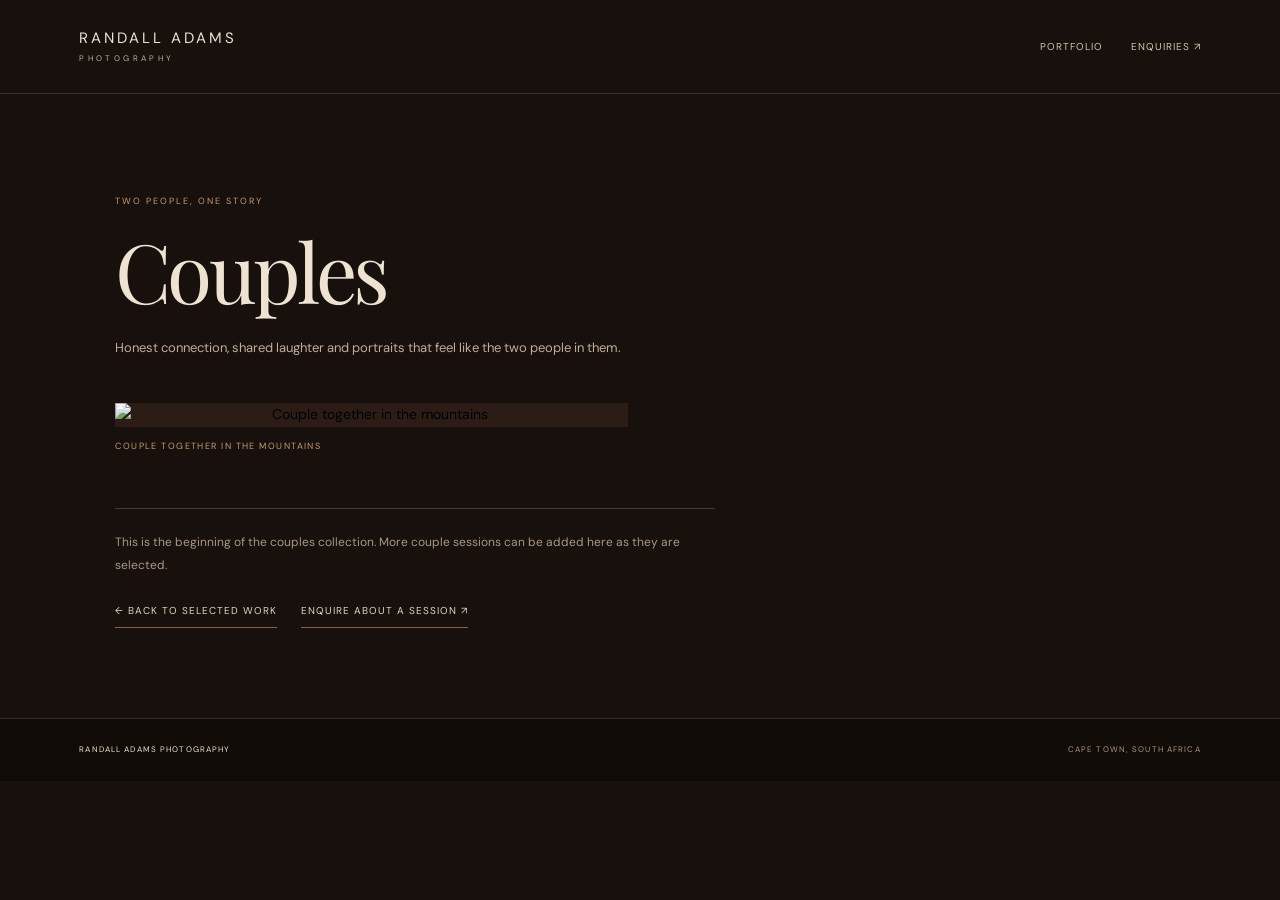
==== couples.html @ a2fe92cd "Add Couples gallery page" ====
<!doctype html>
<html lang="en">
<head>
  <meta charset="utf-8">
  <meta name="viewport" content="width=device-width, initial-scale=1">
  <meta name="theme-color" content="#17100d">
  <meta name="description" content="Couples by Randall Adams Photography in Cape Town, South Africa.">
  <title>Couples | Randall Adams Photography</title>
  <link rel="preconnect" href="https://fonts.googleapis.com">
  <link rel="preconnect" href="https://fonts.gstatic.com" crossorigin>
  <link href="https://fonts.googleapis.com/css2?family=DM+Sans:wght@400;500;600&family=Playfair+Display:ital,wght@0,400;0,500;1,400&display=swap" rel="stylesheet">
  <link rel="stylesheet" href="style.css">
  <link rel="stylesheet" href="gallery-pages.css">
</head>
<body>
  <header class="gallery-page-header">
    <a class="brand" href="index.html#top" aria-label="Randall Adams Photography home"><span>RANDALL ADAMS</span><small>PHOTOGRAPHY</small></a>
    <nav aria-label="Gallery navigation"><a href="index.html#work">Portfolio</a><a href="index.html#contact">Enquiries ↗</a></nav>
  </header>
  <main class="gallery-page-main">
    <p class="gallery-page-kicker">TWO PEOPLE, ONE STORY</p>
    <h1 class="gallery-page-title">Couples</h1>
    <p class="gallery-page-intro">Honest connection, shared laughter and portraits that feel like the two people in them.</p>
    <div class="gallery-page-grid">
      <figure class="gallery-page-item"><button class="photo-button" data-full="outdoor-couple.jpg" aria-label="View couple together in the mountains"><img src="outdoor-couple.jpg" alt="Couple together in the mountains" loading="lazy"></button><figcaption>Couple together in the mountains</figcaption></figure>
    </div>
    <p class="gallery-page-note">This is the beginning of the couples collection. More couple sessions can be added here as they are selected.</p>
    <div class="gallery-page-actions"><a href="index.html#work">← Back to selected work</a><a href="index.html#contact">Enquire about a session ↗</a></div>
  </main>
  <footer class="gallery-page-footer"><a href="index.html#top">RANDALL ADAMS PHOTOGRAPHY</a><span>CAPE TOWN, SOUTH AFRICA</span></footer>
  <div class="lightbox" aria-hidden="true"><button class="lightbox-close" aria-label="Close photograph">×</button><img src="" alt="Expanded portfolio photograph"></div>
  <script src="script.js"></script>
</body>
</html>
---- style.css ----
:root{--paper:#f6f4ef;--ink:#24231f;--muted:#77746d;--line:#d8d4ca;--accent:#82745f;--serif:'Playfair Display',Georgia,serif;--sans:'DM Sans',Arial,sans-serif}*{box-sizing:border-box}html{scroll-behavior:smooth}body{margin:0;background:var(--paper);color:var(--ink);font-family:var(--sans);font-size:14px;line-height:1.7}a{color:inherit;text-decoration:none}img{display:block;width:100%;height:100%;object-fit:cover}button{font:inherit}.header{height:94px;padding:0 6.2%;display:flex;align-items:center;justify-content:space-between;border-bottom:1px solid var(--line);background:var(--paper);position:relative;z-index:10}.brand{display:flex;flex-direction:column;line-height:1.1;letter-spacing:.15em}.brand span{font-size:13px;font-weight:600;letter-spacing:.18em}.brand small{font-size:8px;letter-spacing:.42em;margin-top:8px}.nav{display:flex;align-items:center;gap:34px}.nav a{font-size:11px;color:#55534e}.nav a:hover,.underlink:hover{color:var(--accent)}.nav .nav-contact{border:1px solid var(--ink);padding:10px 15px;color:var(--ink)}.nav-contact span{margin-left:16px}.menu-toggle{display:none}.hero{padding:56px 9% 72px;display:grid;grid-template-columns:.86fr 1.14fr;gap:8%;align-items:center;position:relative;min-height:600px}.hero-copy{padding:20px 0 45px}.eyebrow{font-size:9px;font-weight:600;letter-spacing:.22em;color:var(--accent);margin:0 0 22px;text-transform:uppercase}.hero h1,.section h2,.portrait-feature h2,.families h2,.about h2,.contact h2{font-family:var(--serif);font-weight:400;letter-spacing:-.045em;line-height:1.04;margin:0}.hero h1{font-size:clamp(48px,6.2vw,84px)}h1 em,h2 em,.statement-line em{font-weight:400}.hero-intro{max-width:340px;margin:26px 0 28px;color:#65615b;font-size:14px;line-height:1.9}.underlink{display:inline-flex;align-items:center;gap:28px;border-bottom:1px solid #a8a195;padding:0 0 8px;font-size:11px;font-weight:500}.underlink span{font-size:17px}.hero-photo{margin:0;position:relative}.hero-photo img{height:min(520px,57vw);min-height:380px;object-position:center 30%}.hero-photo figcaption{font-size:8px;letter-spacing:.16em;color:var(--muted);padding-top:13px}.hero-index{position:absolute;bottom:28px;left:9%;font-size:9px;letter-spacing:.18em;color:var(--muted)}.hero-index span{padding:0 8px;color:#b0aaa0}.statement{background:#eae7df;padding:72px 15%;display:grid;grid-template-columns:.7fr 1.3fr;column-gap:8%;align-items:start}.statement .eyebrow{grid-column:1/-1;margin-bottom:24px}.statement-line{font-family:var(--serif);font-size:clamp(28px,3.4vw,44px);line-height:1.2;margin:0}.statement-copy{margin:5px 0 0;max-width:460px;color:#68645d;line-height:1.95;font-size:13px}.section{padding:100px 9%}.section-head{display:flex;justify-content:space-between;align-items:end;gap:30px;margin-bottom:44px}.section h2,.families h2,.about h2{font-size:clamp(38px,4.5vw,58px)}.section-sub{max-width:270px;color:var(--muted);font-size:12px;margin:0 0 5px;line-height:1.8}.gallery{display:grid;grid-template-columns:1.1fr .9fr 1fr;gap:46px 24px;align-items:start}.gallery-item{margin:0;min-width:0}.photo-button{display:block;width:100%;border:0;padding:0;background:#e1ddd4;overflow:hidden;cursor:zoom-in}.photo-button img{transition:transform .6s;filter:saturate(.86)}.photo-button:hover img{transform:scale(1.025)}.item-tall .photo-button{height:460px}.item-offset{padding-top:100px}.item-offset .photo-button{height:340px}.item-third .photo-button{height:390px}.item-wide{grid-column:2/4;margin-top:-42px}.item-wide .photo-button{height:300px}.gallery figcaption{display:flex;flex-direction:column;gap:5px;padding-top:13px}.gallery figcaption span{font-size:8px;letter-spacing:.16em;color:var(--accent)}.gallery figcaption strong{font-family:var(--serif);font-size:19px;font-weight:400}.portrait-feature{display:grid;grid-template-columns:1fr 1fr;min-height:570px;background:#eae7df}.portrait-feature-image{min-height:570px}.portrait-feature-image img{object-position:center 28%;filter:grayscale(100%)}.portrait-feature-copy{padding:90px 13% 80px 12%;align-self:center}.portrait-feature h2{font-size:clamp(42px,5vw,65px);margin-bottom:25px}.portrait-feature-copy>p:not(.eyebrow){max-width:400px;color:#66625b;font-size:13px;line-height:1.95}.portrait-feature .underlink{margin-top:12px}.families{display:grid;grid-template-columns:1fr 1fr;column-gap:12%;row-gap:55px;align-items:start}.families-heading .eyebrow{margin-bottom:22px}.families-copy{padding-top:9px}.families-copy p{color:#68645d;line-height:2;margin:0 0 17px;font-size:13px}.family-rule{grid-column:1/-1;display:flex;justify-content:space-between;align-items:center;border-top:1px solid var(--line);padding-top:18px;color:var(--muted);font-size:8px;letter-spacing:.17em}.family-rule span:nth-child(odd){font-family:var(--serif);font-size:16px;letter-spacing:0;color:var(--accent)}.about{background:#eae7df;display:grid;grid-template-columns:.8fr 1.2fr;gap:10%;align-items:center;padding-top:80px;padding-bottom:80px}.about-number{font-family:var(--serif);font-size:clamp(90px,15vw,175px);line-height:1;color:#d2cec4;letter-spacing:-.1em}.about-number span{color:var(--accent)}.about-copy{max-width:540px}.about h2{margin-bottom:20px}.about-copy p:not(.eyebrow){font-size:13px;color:#68645d;line-height:1.95}.contact{text-align:center;padding:90px 20px 100px}.contact h2{font-size:clamp(40px,5.4vw,70px);margin-bottom:20px}.contact>p:not(.eyebrow){font-size:12px;color:var(--muted);letter-spacing:.05em}.contact-link{display:inline-flex;gap:40px;align-items:center;background:var(--ink);color:white;padding:15px 20px;margin-top:16px;font-size:10px;letter-spacing:.08em}.contact-link span{font-size:17px}.contact small{display:block;max-width:460px;margin:18px auto 0;color:#918c83;font-size:9px}footer{border-top:1px solid var(--line);padding:27px 6.2%;display:flex;align-items:center;justify-content:space-between;gap:20px;color:var(--muted);font-size:8px;letter-spacing:.14em}footer .brand{color:var(--ink)}footer>a:last-child{border-bottom:1px solid #bdb7ab;padding-bottom:5px}.lightbox{position:fixed;inset:0;z-index:30;background:rgba(20,19,17,.94);display:none;align-items:center;justify-content:center;padding:5vw}.lightbox.open{display:flex}.lightbox img{width:auto;height:auto;max-width:90vw;max-height:86vh;object-fit:contain}.lightbox-close{position:absolute;top:12px;right:24px;color:white;border:0;background:none;font-size:42px;cursor:pointer}
@media(max-width:850px){.header{padding:0 5%}.nav{gap:18px}.hero{padding-left:7%;padding-right:7%;gap:5%}.hero-index{left:7%}.statement{padding:60px 9%}.section{padding:80px 7%}.gallery{gap:36px 18px}.item-tall .photo-button{height:400px}.item-offset .photo-button{height:300px}.item-third .photo-button{height:340px}.portrait-feature-copy{padding:65px 9%}.portrait-feature-image,.portrait-feature{min-height:500px}.families{column-gap:7%}}
@media(max-width:620px){.header{height:76px}.menu-toggle{display:block;border:0;background:none;font-size:11px;color:var(--ink);cursor:pointer}.menu-toggle span{font-size:16px;margin-left:8px}.nav{display:none;position:absolute;top:75px;left:0;right:0;padding:22px 6%;background:var(--paper);border-bottom:1px solid var(--line);flex-direction:column;align-items:flex-start;gap:18px}.nav.open{display:flex}.nav .nav-contact{padding:8px 12px}.hero{padding:36px 6% 58px;grid-template-columns:1fr;gap:26px;min-height:auto}.hero-copy{padding:8px 0 0}.hero h1{font-size:60px}.hero-intro{margin:18px 0 20px;font-size:13px}.hero-photo img{height:390px;min-height:0}.hero-index{left:6%;bottom:22px}.statement{padding:48px 7%;grid-template-columns:1fr;gap:18px}.statement .eyebrow{margin-bottom:0}.statement-line{font-size:32px}.statement-copy{font-size:12px}.section{padding:65px 6%}.section-head{display:block;margin-bottom:28px}.section-sub{margin-top:14px}.section h2,.families h2,.about h2{font-size:43px}.gallery{grid-template-columns:1fr 1fr;gap:28px 13px}.item-tall .photo-button{height:310px}.item-offset{padding-top:50px}.item-offset .photo-button{height:245px}.item-third .photo-button{height:255px}.item-wide{grid-column:1/-1;margin-top:0}.item-wide .photo-button{height:230px}.gallery figcaption strong{font-size:16px}.gallery figcaption span{font-size:7px}.portrait-feature{grid-template-columns:1fr}.portrait-feature-image{min-height:0;height:350px}.portrait-feature-copy{padding:48px 7% 58px}.portrait-feature h2{font-size:52px}.families{grid-template-columns:1fr;row-gap:22px}.families-copy{padding-top:0}.family-rule{gap:10px;flex-wrap:wrap;justify-content:flex-start}.family-rule span:nth-child(even){margin-right:10px}.about{grid-template-columns:1fr;gap:8px;padding:55px 7%}.about-number{font-size:95px}.contact{padding:65px 7%}.contact h2{font-size:48px}.contact>p:not(.eyebrow){font-size:11px}footer{padding:22px 6%;flex-wrap:wrap}footer>span{width:100%;order:3}footer>a:last-child{margin-left:auto}}

/* CINEMATIC ESPRESSO EDITION */
:root{--paper:#17100d;--ink:#eee2d1;--muted:#a99783;--line:#4b382c;--accent:#b58a62;--serif:'Playfair Display',Georgia,serif;--sans:'DM Sans',Arial,sans-serif}
body{background:#17100d;color:#eee2d1}
.header{background:#17100d;border-bottom:1px solid rgba(202,164,124,.23)}
.brand span{font-size:15px;font-weight:400;letter-spacing:.2em}.brand small{color:#c5ad94}
.nav a{color:#d6c4b0;letter-spacing:.12em;text-transform:uppercase;font-size:10px}.nav a:hover,.underlink:hover{color:#d9ad7d}.nav .nav-contact{border-color:#8b6a4f;color:#eee2d1}
.hero{padding-top:60px;padding-bottom:70px;min-height:660px;background:radial-gradient(ellipse at 75% 45%,#4b2e1f 0%,#241711 43%,#17100d 76%);grid-template-columns:.83fr 1.17fr;gap:5%}
.hero h1{font-size:clamp(52px,6.2vw,88px);color:#f0e1cf}.hero h1 em,.statement-line em,.contact h2 em,.families h2 em,.portrait-feature h2 em{color:#c59a70}
.hero-intro{color:#c6b4a0}.hero-photo img{height:min(560px,57vw);min-height:400px;filter:saturate(.82) sepia(.12);box-shadow:0 22px 60px #08050480}.hero-photo figcaption{color:#aa9077}.hero-index{color:#ad9278}
.eyebrow{color:#c69a70}.underlink{border-color:#7f614a;color:#e6d4bf}
.statement,.portrait-feature,.about{background:#241812;color:#eee2d1}.statement{border-top:1px solid #4b3527;border-bottom:1px solid #4b3527}.statement-copy,.portrait-feature-copy>p:not(.eyebrow),.families-copy p,.about-copy p:not(.eyebrow){color:#c0ad99}
.section{background:#17100d}.section-sub{color:#a99783}.gallery .photo-button{background:#2b1d15}.photo-button img{filter:saturate(.78) sepia(.13) brightness(.9)}.gallery figcaption span{color:#c69a70}.gallery figcaption strong{color:#eee2d1}
.portrait-feature{background:linear-gradient(115deg,#261912,#1a110d)}.portrait-feature-image img{filter:sepia(.16) saturate(.78) brightness(.83)}
.families{background:#1b120e}.family-rule{border-color:#4b382c;color:#a99783}.family-rule span:nth-child(odd){color:#c69a70}
.about-number{color:#3e2a1e}.about-number span{color:#c69a70}
.contact{background:radial-gradient(ellipse at 50% 0%,#3a2418 0%,#17100d 70%);border-top:1px solid #4b382c}.contact>p:not(.eyebrow){color:#bda68e}.contact-link{background:#c39a72;color:#1a100b}.contact small{color:#9b846e}
footer{background:#110b08;border-color:#3c2a1e;color:#a99783}footer .brand{color:#eee2d1}footer>a:last-child{border-color:#6e5039}
.lightbox{background:rgba(13,8,6,.97)}
@media(max-width:620px){.nav{background:#1b120e;border-color:#4b382c}.hero{background:radial-gradient(ellipse at 70% 40%,#4b2e1f 0%,#241711 48%,#17100d 100%);padding-top:35px}.hero-photo img{height:390px;filter:saturate(.82) sepia(.12)}.statement,.portrait-feature,.about{background:#241812}}



/* FINAL HERO LAYOUT */
.hero {
  display: flex;
  flex-direction: column;
  padding: 0;
  gap: 0;
  min-height: 0;
}

.hero-photo {
  order: 1;
  width: 100%;
  margin: 0;
  padding: 0;
}

.hero-photo img {
  display: block;
  width: 100%;
  height: auto;
  min-height: 0;
  object-fit: contain;
  object-position: center;
  box-shadow: none;
}

.hero-photo figcaption {
  padding: 10px 2%;
}

.hero-copy {
  order: 2;
  width: 100%;
  padding: 55px 8% 65px;
}

@media (max-width: 620px) {
  .hero-photo img {
    height: auto;
min-height: 0;
  }

  .hero-copy {
    padding: 38px 7% 45px;
  }
}




  .editorial-gallery figure {
    width: 100%;
    margin: 0;
    min-width: 0;
  }

  .editorial-gallery img {
    display: block;
    width: 100%;
    height: auto;
    object-fit: contain;
  }
}

/* Preserve full photographs in the portfolio */
.gallery.editorial-gallery .gallery-item img {
  width: 100%;
  height: auto;
  max-height: none;
  aspect-ratio: auto;
  object-fit: contain;
}

.gallery.editorial-gallery .photo-button {
  height: auto;
  aspect-ratio: auto;
  overflow: visible;
}
---- gallery-pages.css ----
/* Editorial category galleries */
.gallery-page-main{padding:clamp(48px,8vw,100px) 9% 90px;background:#17100d;color:#eee2d1}
.gallery-page-kicker{font-size:9px;letter-spacing:.22em;text-transform:uppercase;color:#c69a70;margin:0 0 18px}
.gallery-page-title{font-family:'Playfair Display',Georgia,serif;font-size:clamp(44px,7vw,82px);font-weight:400;letter-spacing:-.045em;line-height:1.05;margin:0}
.gallery-page-intro{max-width:520px;color:#c0ad99;font-size:13px;line-height:1.95;margin:22px 0 42px}
.gallery-page-grid{display:grid;grid-template-columns:repeat(2,minmax(0,1fr));gap:34px 24px;align-items:start}
.gallery-page-item{margin:0;min-width:0}
.gallery-page-item .photo-button{display:block;width:100%;height:auto;aspect-ratio:auto;border:0;padding:0;background:#2b1d15;overflow:hidden;cursor:zoom-in}
.gallery-page-item .photo-button img{display:block;width:100%;height:auto;max-height:none;object-fit:contain;filter:saturate(.82) sepia(.1)}
.gallery-page-item figcaption{padding-top:12px;color:#c69a70;font-size:9px;letter-spacing:.16em;text-transform:uppercase}
.gallery-page-note{margin-top:54px;border-top:1px solid #4b382c;padding-top:22px;color:#a99783;font-size:12px;line-height:1.9;max-width:600px}
.gallery-page-actions{display:flex;gap:24px;flex-wrap:wrap;margin-top:26px}
.gallery-page-actions a{font-size:10px;letter-spacing:.1em;text-transform:uppercase;border-bottom:1px solid #7f614a;padding-bottom:8px;color:#e6d4bf}
.gallery-page-header{padding:0 6.2%;height:94px;display:flex;align-items:center;justify-content:space-between;border-bottom:1px solid rgba(202,164,124,.23);background:#17100d;color:#eee2d1}
.gallery-page-header .brand{display:flex;flex-direction:column;line-height:1.1;letter-spacing:.15em}
.gallery-page-header .brand span{font-size:15px;font-weight:400;letter-spacing:.2em}
.gallery-page-header .brand small{font-size:8px;letter-spacing:.42em;margin-top:8px;color:#c5ad94}
.gallery-page-header nav{display:flex;gap:28px}
.gallery-page-header nav a{font-size:10px;letter-spacing:.1em;text-transform:uppercase;color:#d6c4b0}
.gallery-page-footer{padding:24px 6.2%;display:flex;justify-content:space-between;gap:20px;border-top:1px solid #3c2a1e;color:#a99783;font-size:8px;letter-spacing:.14em}
.gallery-page-footer a{color:#eee2d1}
@media(max-width:620px){.gallery-page-header{height:76px;padding:0 6%}.gallery-page-header nav{gap:14px}.gallery-page-header nav a{font-size:9px}.gallery-page-main{padding:48px 6% 65px}.gallery-page-intro{margin-bottom:30px}.gallery-page-grid{grid-template-columns:1fr;gap:28px}.gallery-page-footer{padding:22px 6%;flex-wrap:wrap}}
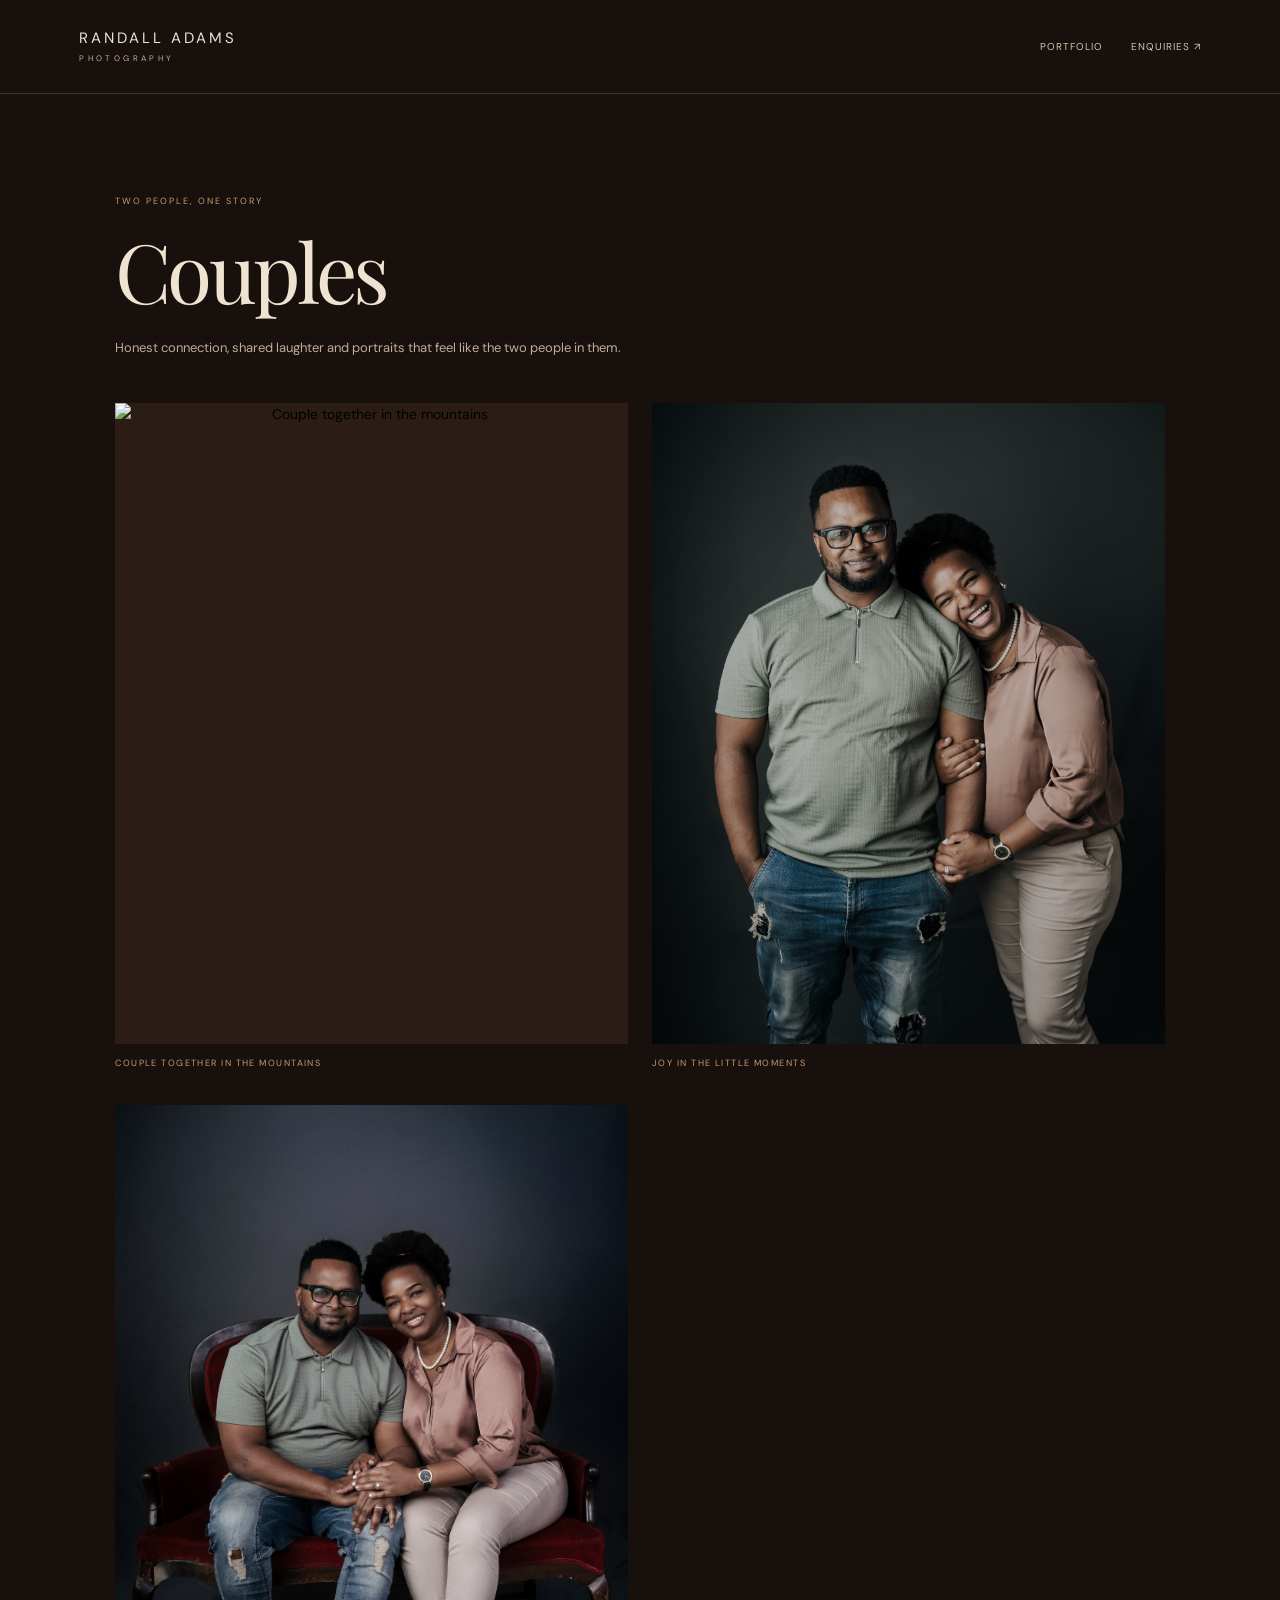
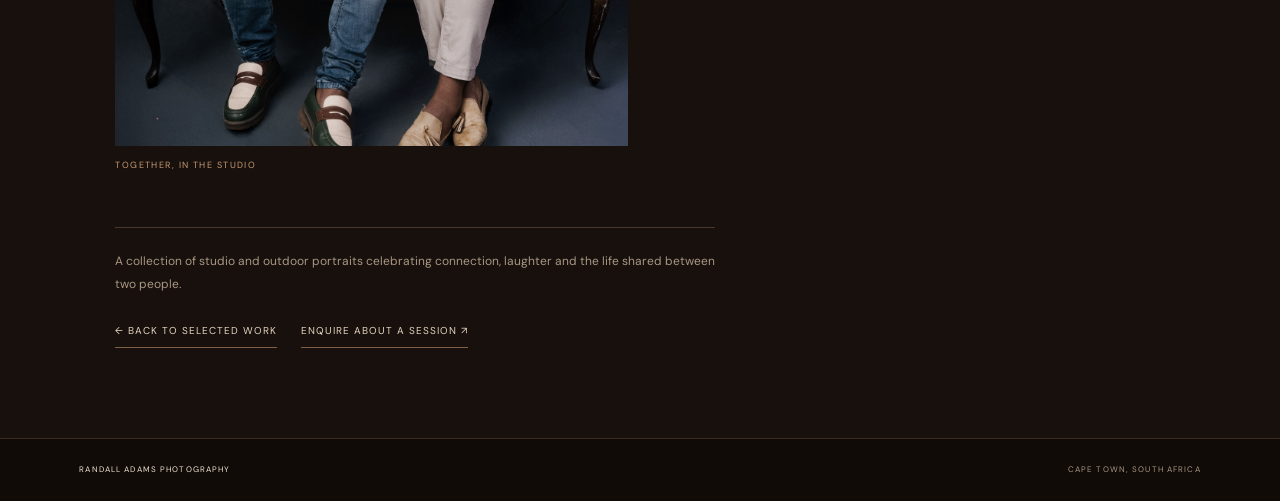
==== commit f686386b: "Add studio portraits to Couples gallery" ====
--- a/couples.html
+++ b/couples.html
@@ -23,8 +23,10 @@
     <p class="gallery-page-intro">Honest connection, shared laughter and portraits that feel like the two people in them.</p>
     <div class="gallery-page-grid">
       <figure class="gallery-page-item"><button class="photo-button" data-full="outdoor-couple.jpg" aria-label="View couple together in the mountains"><img src="outdoor-couple.jpg" alt="Couple together in the mountains" loading="lazy"></button><figcaption>Couple together in the mountains</figcaption></figure>
+      <figure class="gallery-page-item"><button class="photo-button" data-full="couple-studio-laughing.jpg" aria-label="View laughing couple studio portrait"><img src="couple-studio-laughing.jpg" alt="Couple sharing a joyful moment in the studio" loading="lazy"></button><figcaption>Joy in the little moments</figcaption></figure>
+      <figure class="gallery-page-item"><button class="photo-button" data-full="couple-vintage-couch.jpg" aria-label="View couple seated on vintage couch"><img src="couple-vintage-couch.jpg" alt="Couple seated together on a vintage red couch in the studio" loading="lazy"></button><figcaption>Together, in the studio</figcaption></figure>
     </div>
-    <p class="gallery-page-note">This is the beginning of the couples collection. More couple sessions can be added here as they are selected.</p>
+    <p class="gallery-page-note">A collection of studio and outdoor portraits celebrating connection, laughter and the life shared between two people.</p>
     <div class="gallery-page-actions"><a href="index.html#work">← Back to selected work</a><a href="index.html#contact">Enquire about a session ↗</a></div>
   </main>
   <footer class="gallery-page-footer"><a href="index.html#top">RANDALL ADAMS PHOTOGRAPHY</a><span>CAPE TOWN, SOUTH AFRICA</span></footer>
--- a/style.css
+++ b/style.css
@@ -45,7 +45,7 @@
   width: 100%;
   height: auto;
   min-height: 0;
-  object-fit: contain;
+  
   object-position: center;
   box-shadow: none;
 }
@@ -102,3 +102,317 @@
   aspect-ratio: auto;
   overflow: visible;
 }
+
+
+/* Footer alignment and small-screen safety */
+footer {
+  width: 100%;
+  min-width: 0;
+  padding-left: clamp(22px, 6.2%, 90px);
+  padding-right: clamp(22px, 6.2%, 90px);
+}
+footer .brand {
+  flex: 0 0 auto;
+  min-width: max-content;
+}
+footer > span {
+  text-align: center;
+}
+@media (max-width: 620px) {
+  footer {
+    align-items: flex-start;
+    row-gap: 16px;
+  }
+  footer .brand,
+  footer > a:last-child {
+    max-width: 100%;
+  }
+  footer > span {
+    text-align: left;
+  }
+}
+
+
+/* HERO: editorial text overlay on the photograph */
+.hero {
+  position: relative;
+  display: block;
+  width: 100%;
+  min-height: clamp(520px, 70vw, 780px);
+  padding: 0;
+  overflow: hidden;
+  background: #17100d;
+}
+.hero-photo {
+  position: absolute;
+  inset: 0;
+  width: 100%;
+  height: 100%;
+  margin: 0;
+  padding: 0;
+  z-index: 0;
+}
+.hero-photo::after {
+  content: "";
+  position: absolute;
+  inset: 0;
+  background: linear-gradient(90deg, rgba(15,9,6,.68) 0%, rgba(15,9,6,.30) 42%, rgba(15,9,6,.04) 78%), linear-gradient(0deg, rgba(15,9,6,.42) 0%, transparent 48%);
+  pointer-events: none;
+}
+.hero-photo img {
+  width: 100%;
+  height: 100%;
+  min-height: 0;
+  object-fit: cover;
+  object-position: center 40%;
+  filter: saturate(.88) sepia(.08);
+}
+.hero-photo figcaption { display: none; }
+.hero-copy {
+  position: absolute;
+  z-index: 2;
+  left: clamp(28px, 7.5%, 120px);
+  bottom: clamp(54px, 9%, 100px);
+  width: min(720px, 78%);
+  padding: 0;
+  margin: 0;
+}
+.hero-copy .eyebrow {
+  color: #f0dfcc;
+  margin-bottom: 28px;
+  letter-spacing: .2em;
+}
+.hero h1 {
+  max-width: 760px;
+  font-size: clamp(48px, 6.4vw, 92px);
+  line-height: 1.03;
+  color: #fff7ed;
+  text-shadow: 0 2px 24px rgba(0,0,0,.16);
+}
+.hero h1 em { color: #d8b18a; }
+.hero-intro {
+  max-width: 440px;
+  color: #f1e5d7;
+  margin: 22px 0 22px;
+  font-size: 13px;
+  line-height: 1.8;
+}
+.hero .underlink { color: #fff2e2; border-color: rgba(255,242,226,.7); }
+.hero-index { display: none; }
+@media (max-width: 620px) {
+  .hero { min-height: 650px; min-height: min(760px, calc(100svh - 76px)); }
+  .hero-photo img { height: 100%; min-height: 0; object-fit: cover; object-position: center 38%; }
+  .hero-photo::after { background: linear-gradient(0deg, rgba(15,9,6,.78) 0%, rgba(15,9,6,.28) 48%, rgba(15,9,6,.08) 100%); }
+  .hero-copy {
+    left: 7%;
+    bottom: 42px;
+    width: 86%;
+    padding: 0;
+  }
+  .hero-copy .eyebrow { font-size: 8px; margin-bottom: 20px; }
+  .hero h1 { font-size: clamp(42px, 11vw, 60px); }
+  .hero-intro { font-size: 12px; margin: 16px 0 18px; max-width: 340px; }
+}
+
+
+/* One-line hero headline only */
+.hero-copy { width: 90%; }
+.hero h1 { white-space: nowrap; font-size: clamp(30px, 5.1vw, 76px); }
+@media (max-width: 620px) {
+  .hero-copy { width: 92%; }
+  .hero h1 { white-space: nowrap; font-size: clamp(22px, 6.8vw, 42px); letter-spacing: -.055em; }
+}
+
+
+/* Center the single-line hero headline */
+.hero-copy {
+  left: 50%;
+  transform: translateX(-50%);
+  width: 94%;
+  text-align: center;
+}
+.hero h1 {
+  width: 100%;
+  max-width: none;
+  text-align: center;
+}
+@media (max-width: 620px) {
+  .hero-copy { left: 50%; width: 96%; }
+  .hero h1 { font-size: clamp(20px, 6.2vw, 38px); }
+}
+
+
+/* Homepage portfolio categories */
+.category-section-head { margin-bottom: 38px; }
+.category-grid {
+  display: grid;
+  grid-template-columns: repeat(3, minmax(0, 1fr));
+  gap: 46px 26px;
+  align-items: start;
+}
+.category-card { display: block; min-width: 0; }
+.category-card-image {
+  overflow: hidden;
+  background: #2b1d15;
+  aspect-ratio: 4 / 4.8;
+}
+.category-card-image img {
+  display: block;
+  width: 100%;
+  height: 100%;
+  object-fit: cover;
+  filter: saturate(.82) sepia(.08);
+  transition: transform .7s ease, filter .7s ease;
+}
+.category-card:hover .category-card-image img {
+  transform: scale(1.035);
+  filter: saturate(.96) sepia(.03);
+}
+.category-card-caption {
+  display: flex;
+  align-items: baseline;
+  justify-content: space-between;
+  gap: 12px;
+  padding-top: 15px;
+  border-bottom: 1px solid #4b382c;
+  padding-bottom: 12px;
+}
+.category-card-caption h3 {
+  margin: 0;
+  font-family: var(--serif);
+  font-size: clamp(20px, 2.1vw, 29px);
+  line-height: 1.2;
+  font-weight: 400;
+  letter-spacing: -.035em;
+  color: #eee2d1;
+}
+.category-card-caption span {
+  flex: 0 0 auto;
+  font-size: 8px;
+  letter-spacing: .14em;
+  text-transform: uppercase;
+  color: #c69a70;
+}
+@media (max-width: 850px) {
+  .category-grid { gap: 34px 18px; }
+  .category-card-caption { align-items: flex-start; flex-direction: column; gap: 7px; }
+}
+@media (max-width: 620px) {
+  .category-grid { grid-template-columns: repeat(2, minmax(0, 1fr)); gap: 28px 14px; }
+  .category-card-image { aspect-ratio: 3 / 4; }
+  .category-card-caption h3 { font-size: 20px; }
+  .category-card-caption span { font-size: 7px; }
+}
+
+
+/* Editorial About section */
+.about-editorial {
+  display: grid;
+  grid-template-columns: minmax(0, .82fr) minmax(300px, 1fr) minmax(0, .82fr);
+  align-items: center;
+  gap: clamp(28px, 4.2vw, 66px);
+  padding-top: clamp(70px, 9vw, 130px);
+  padding-bottom: clamp(70px, 9vw, 130px);
+}
+.about-editorial .about-image {
+  margin: 0;
+  min-width: 0;
+  overflow: hidden;
+  background: #e7e2d9;
+}
+.about-editorial .about-image-left { aspect-ratio: 3 / 4.5; }
+.about-editorial .about-image-right { aspect-ratio: 3 / 4; }
+.about-editorial .about-image img {
+  width: 100%;
+  height: 100%;
+  object-fit: cover;
+}
+.about-editorial .about-copy {
+  width: 100%;
+  max-width: 480px;
+  margin: 0 auto;
+  text-align: center;
+}
+.about-editorial .about-copy h2 {
+  margin: 12px 0 30px;
+  font-size: clamp(32px, 3.5vw, 51px);
+  line-height: 1.12;
+  font-weight: 400;
+  letter-spacing: -.045em;
+}
+.about-editorial .about-copy h2 em { font-weight: 400; }
+.about-editorial .about-copy p:not(.eyebrow) {
+  color: var(--muted);
+  font-size: 14px;
+  line-height: 2;
+  margin: 0 0 15px;
+}
+.about-editorial .underlink {
+  display: inline-block;
+  margin-top: 12px;
+}
+@media (max-width: 850px) {
+  .about-editorial {
+    grid-template-columns: minmax(0, .75fr) minmax(0, 1fr);
+    gap: 28px;
+  }
+  .about-editorial .about-image-right { display: none; }
+}
+@media (max-width: 620px) {
+  .about-editorial {
+    grid-template-columns: 1fr 1.15fr;
+    gap: 18px;
+    padding-top: 60px;
+    padding-bottom: 60px;
+  }
+  .about-editorial .about-image-left { aspect-ratio: 3 / 4.5; }
+  .about-editorial .about-copy h2 { font-size: 27px; margin-bottom: 18px; }
+  .about-editorial .about-copy p:not(.eyebrow) { font-size: 12px; line-height: 1.75; }
+  .about-editorial .about-copy .eyebrow { font-size: 8px; letter-spacing: .14em; }
+  .about-editorial .underlink { font-size: 11px; }
+}
+
+
+/* Mobile About section: stack portrait and copy to prevent cramped side-by-side text */
+@media (max-width: 620px) {
+  .about-editorial {
+    grid-template-columns: minmax(0, 1fr);
+    gap: 28px;
+    padding: 48px 7%;
+  }
+  .about-editorial .about-image-left {
+    width: min(100%, 260px);
+    aspect-ratio: 3 / 4;
+    margin: 0 auto;
+  }
+  .about-editorial .about-image-right {
+    display: none;
+  }
+  .about-editorial .about-copy {
+    max-width: 100%;
+    text-align: left;
+  }
+  .about-editorial .about-copy h2 {
+    font-size: clamp(32px, 8.5vw, 40px);
+    line-height: 1.12;
+    margin: 10px 0 20px;
+  }
+  .about-editorial .about-copy p:not(.eyebrow) {
+    font-size: 14px;
+    line-height: 1.8;
+  }
+  .about-editorial .about-copy .eyebrow {
+    font-size: 8px;
+    letter-spacing: .16em;
+  }
+}
+
+
+/* Mobile hero: keep the whole family in frame */
+@media (max-width: 620px) {
+  .hero-photo img {
+    object-fit: contain;
+    object-position: center center;
+    background: #17100d;
+  }
+}
--- a/gallery-pages.css
+++ b/gallery-pages.css
@@ -5,8 +5,9 @@
 .gallery-page-intro{max-width:520px;color:#c0ad99;font-size:13px;line-height:1.95;margin:22px 0 42px}
 .gallery-page-grid{display:grid;grid-template-columns:repeat(2,minmax(0,1fr));gap:34px 24px;align-items:start}
 .gallery-page-item{margin:0;min-width:0}
-.gallery-page-item .photo-button{display:block;width:100%;height:auto;aspect-ratio:auto;border:0;padding:0;background:#2b1d15;overflow:hidden;cursor:zoom-in}
-.gallery-page-item .photo-button img{display:block;width:100%;height:auto;max-height:none;object-fit:contain;filter:saturate(.82) sepia(.1)}
+.gallery-page-item .photo-button{display:block;width:100%;aspect-ratio:4 / 5;height:auto;border:0;padding:0;background:#2b1d15;overflow:hidden;cursor:zoom-in}
+.gallery-page-item .photo-button img{display:block;width:100%;height:100%;object-fit:cover;object-position:center;filter:saturate(.82) sepia(.1);transition:transform .6s}
+.gallery-page-item .photo-button:hover img{transform:scale(1.025)}
 .gallery-page-item figcaption{padding-top:12px;color:#c69a70;font-size:9px;letter-spacing:.16em;text-transform:uppercase}
 .gallery-page-note{margin-top:54px;border-top:1px solid #4b382c;padding-top:22px;color:#a99783;font-size:12px;line-height:1.9;max-width:600px}
 .gallery-page-actions{display:flex;gap:24px;flex-wrap:wrap;margin-top:26px}
@@ -19,4 +20,15 @@
 .gallery-page-header nav a{font-size:10px;letter-spacing:.1em;text-transform:uppercase;color:#d6c4b0}
 .gallery-page-footer{padding:24px 6.2%;display:flex;justify-content:space-between;gap:20px;border-top:1px solid #3c2a1e;color:#a99783;font-size:8px;letter-spacing:.14em}
 .gallery-page-footer a{color:#eee2d1}
-@media(max-width:620px){.gallery-page-header{height:76px;padding:0 6%}.gallery-page-header nav{gap:14px}.gallery-page-header nav a{font-size:9px}.gallery-page-main{padding:48px 6% 65px}.gallery-page-intro{margin-bottom:30px}.gallery-page-grid{grid-template-columns:1fr;gap:28px}.gallery-page-footer{padding:22px 6%;flex-wrap:wrap}}
+@media(max-width:620px){.gallery-page-header{height:76px;padding:0 6%}.gallery-page-header nav{gap:14px}.gallery-page-header nav a{font-size:9px}.gallery-page-main{padding:48px 6% 65px}.gallery-page-intro{margin-bottom:30px}.gallery-page-grid{grid-template-columns:repeat(2,minmax(0,1fr));gap:22px 12px}.gallery-page-item .photo-button{aspect-ratio:3 / 4}.gallery-page-footer{padding:22px 6%;flex-wrap:wrap}}
+
+
+/* Refined mobile captions: quieter spacing and more natural wrapping */
+@media (max-width: 620px) {
+  .gallery-page-item figcaption {
+    font-size: 8px;
+    letter-spacing: .10em;
+    line-height: 1.6;
+    padding-top: 10px;
+  }
+}
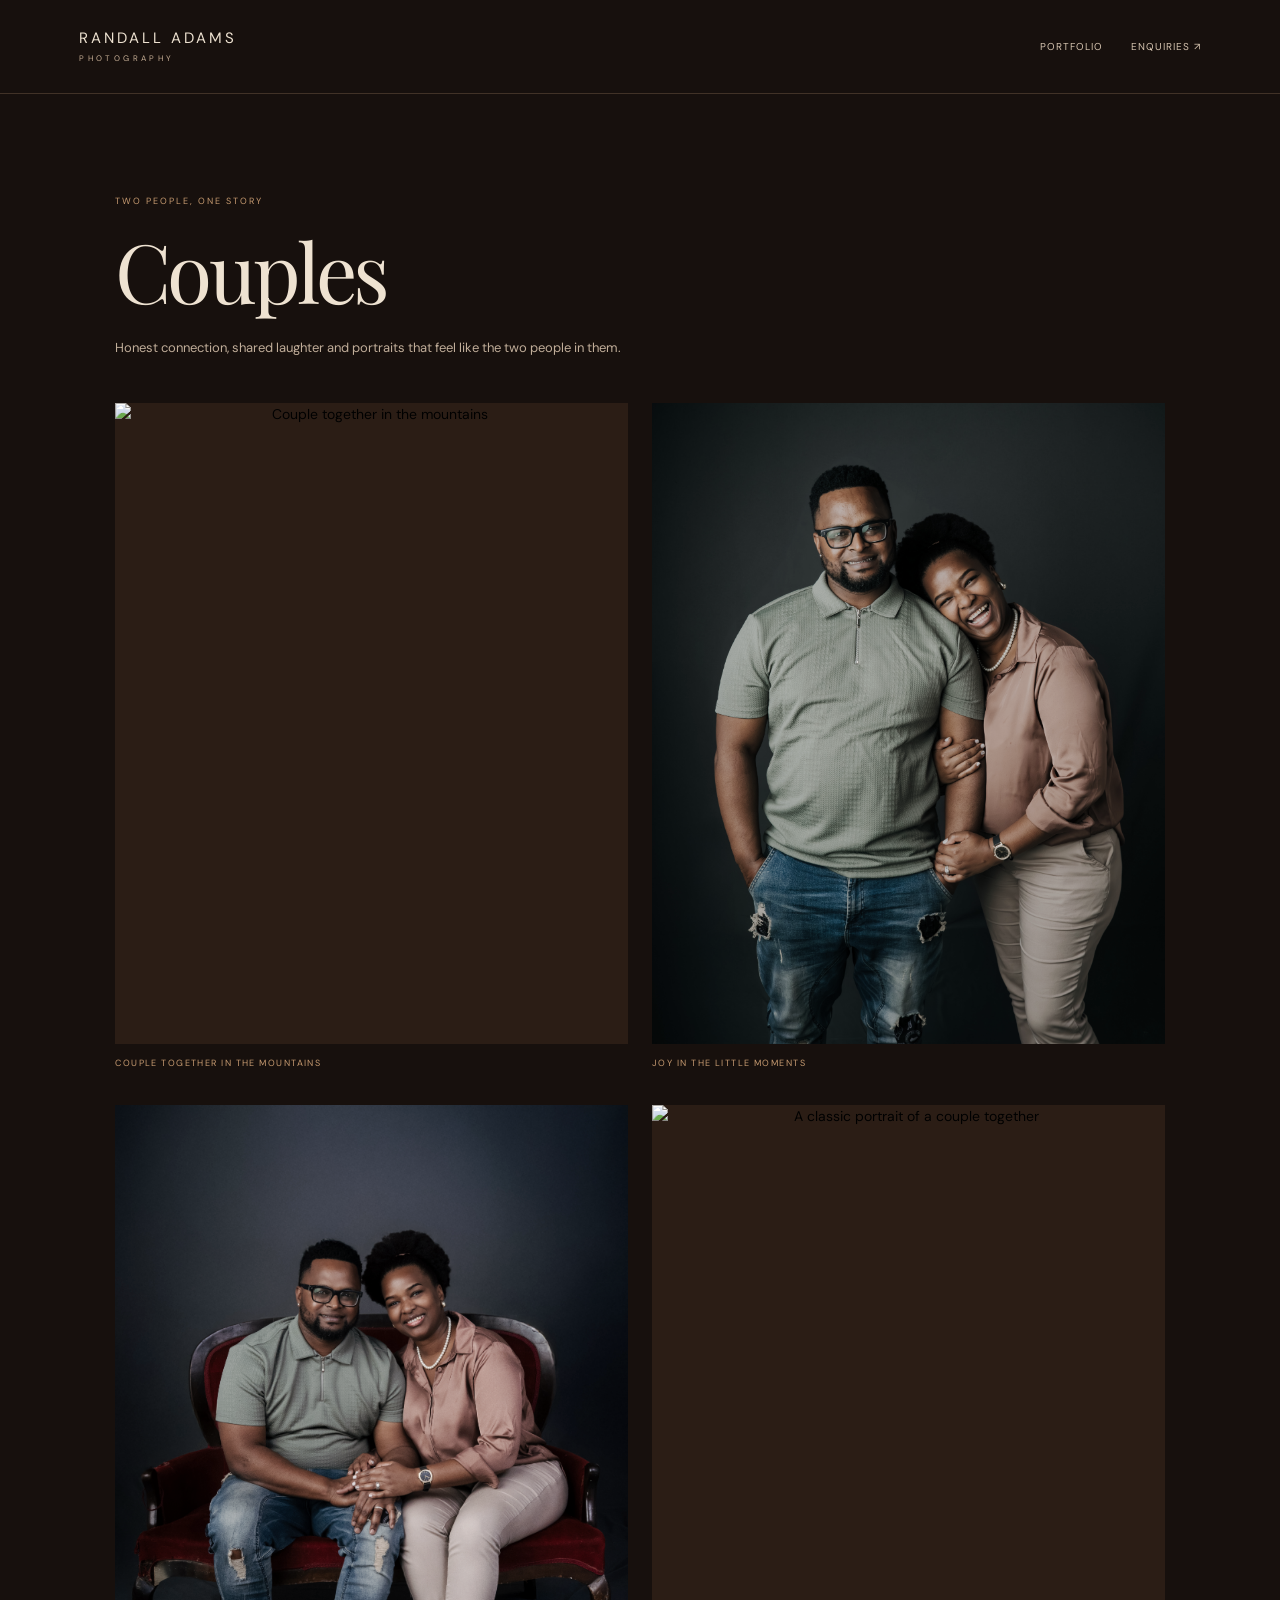
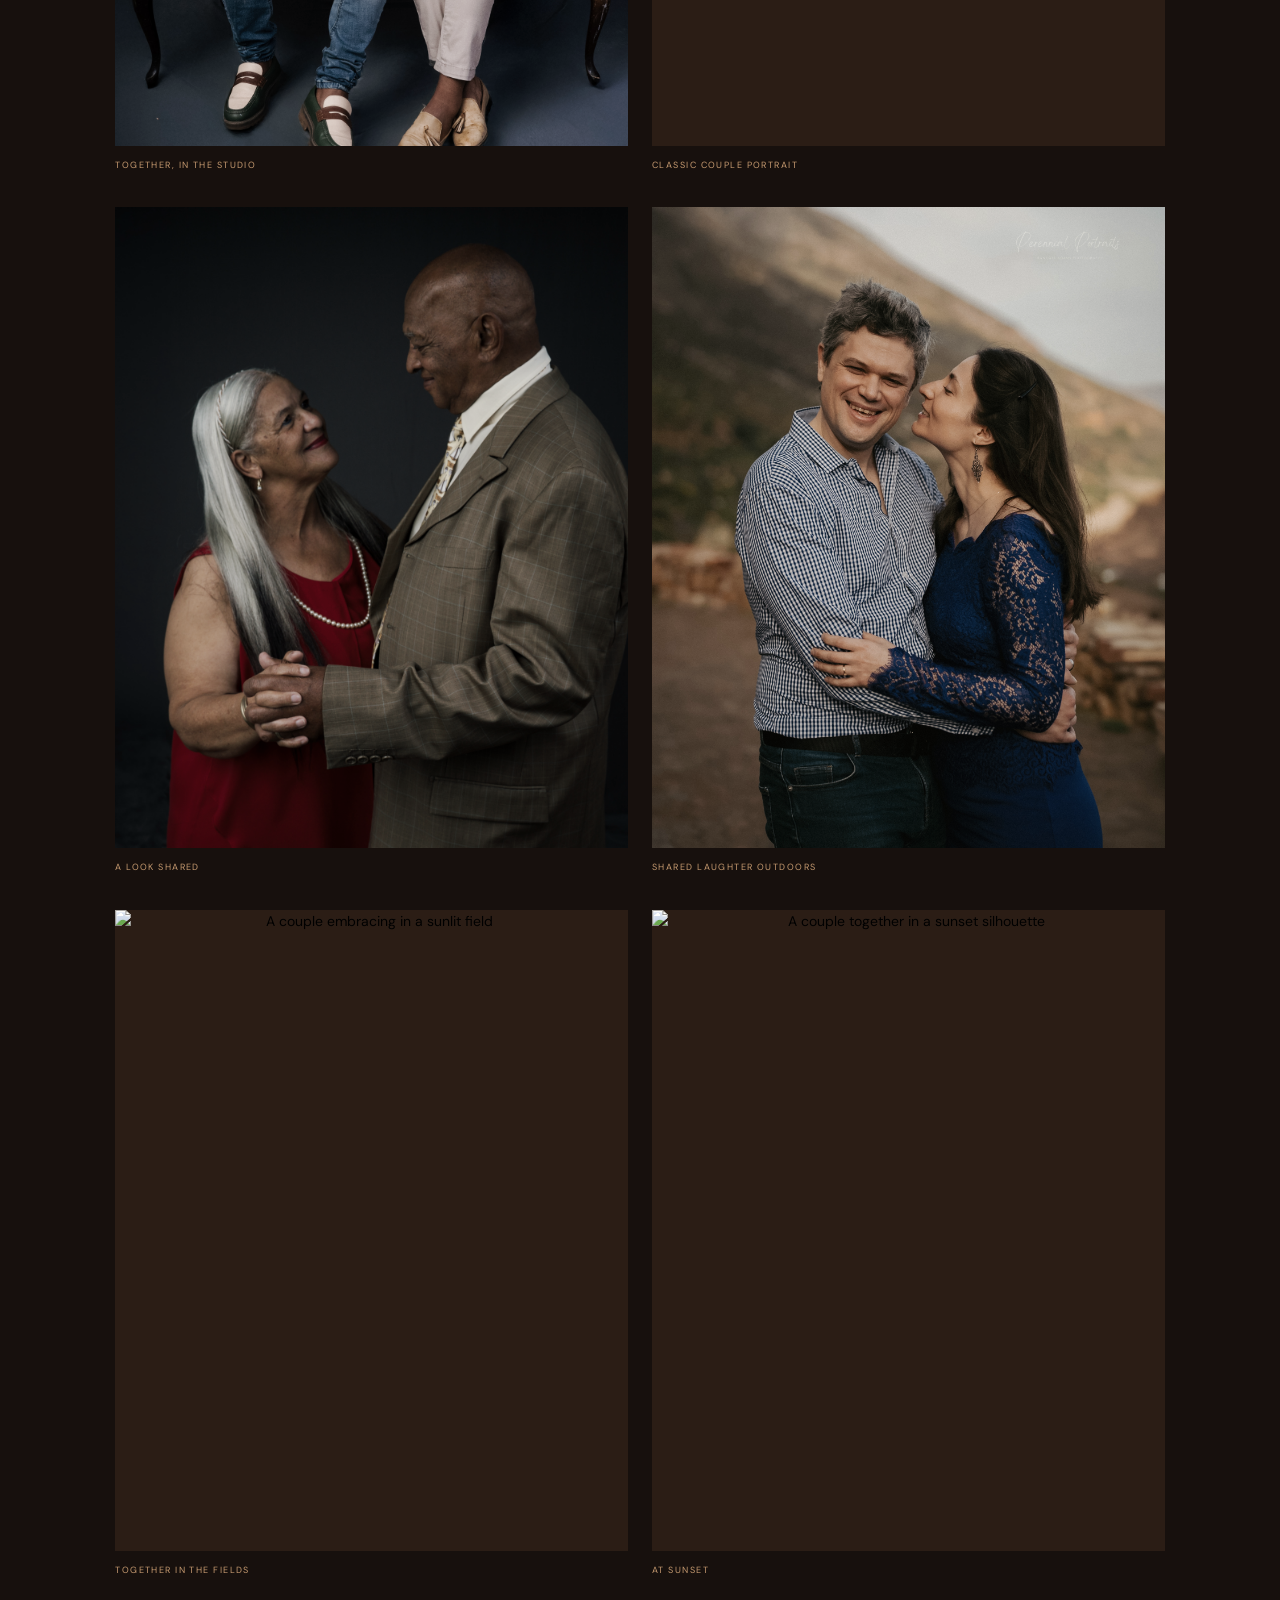
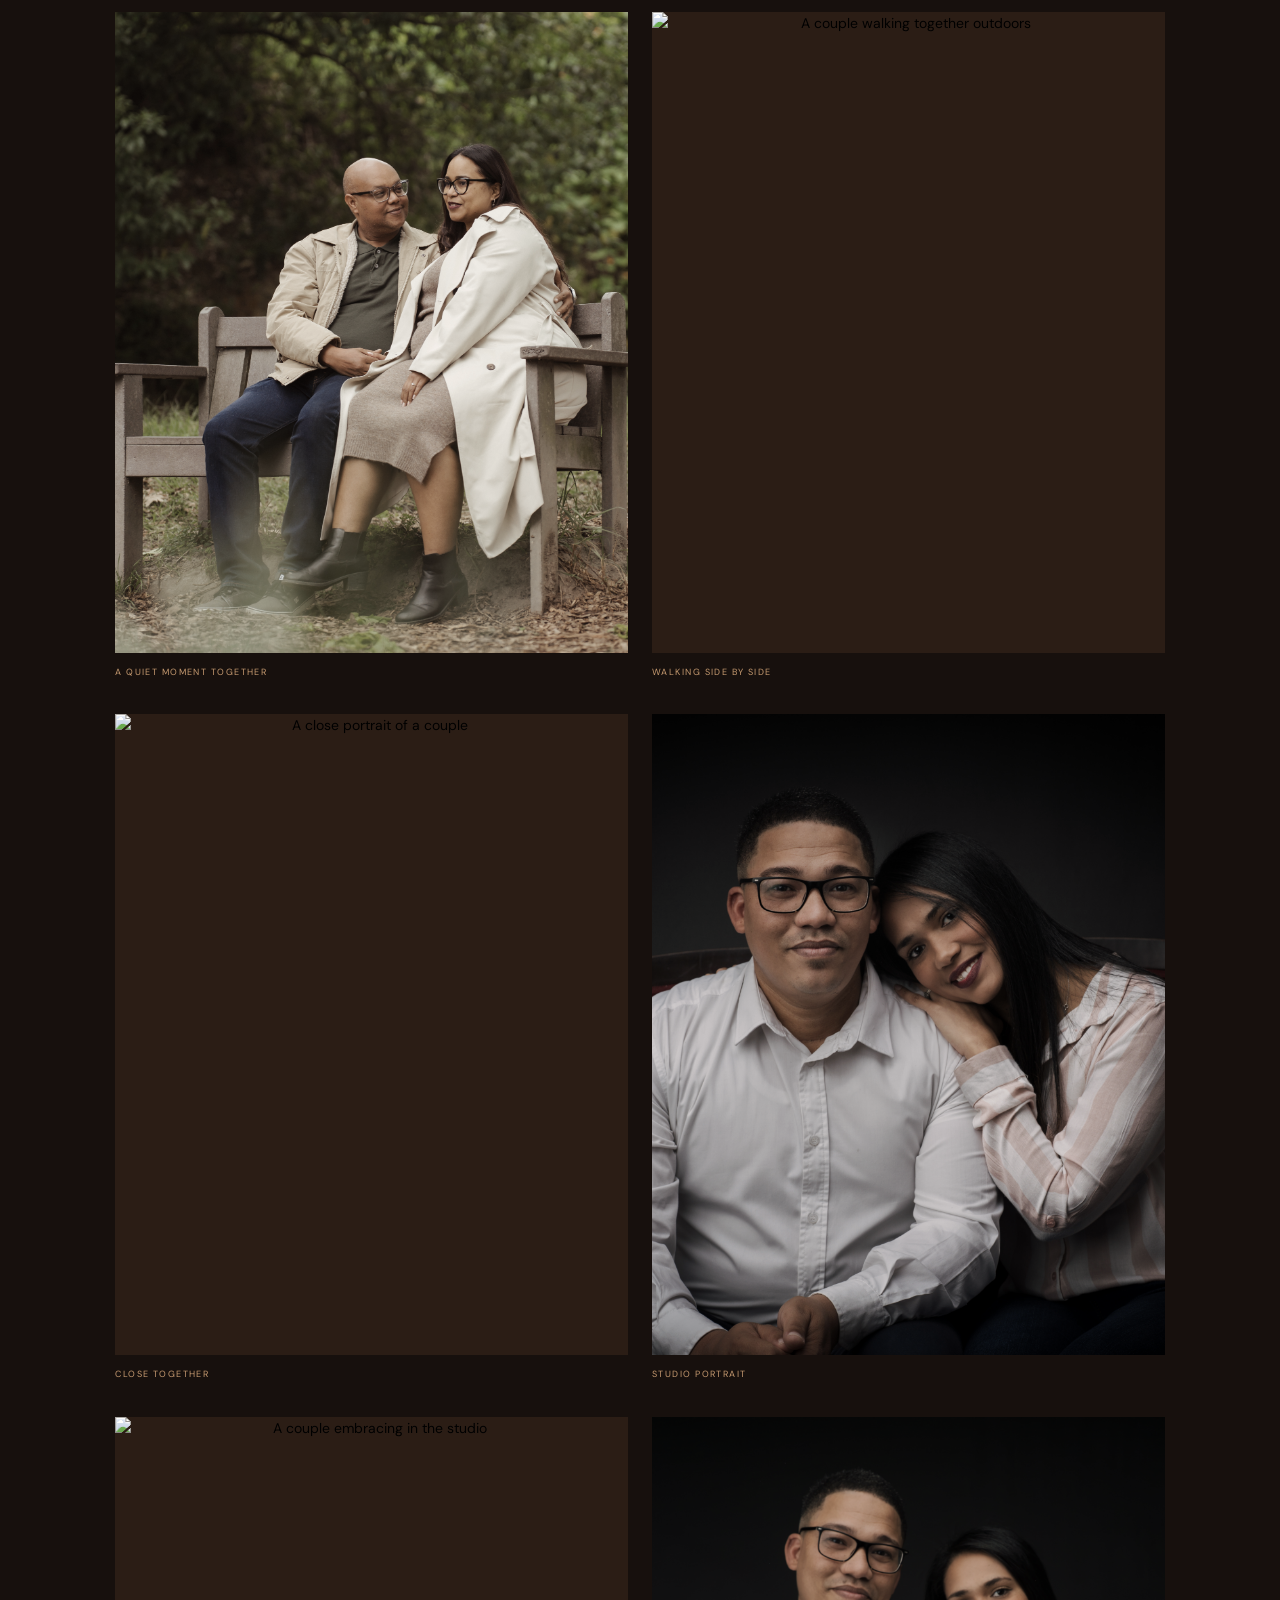
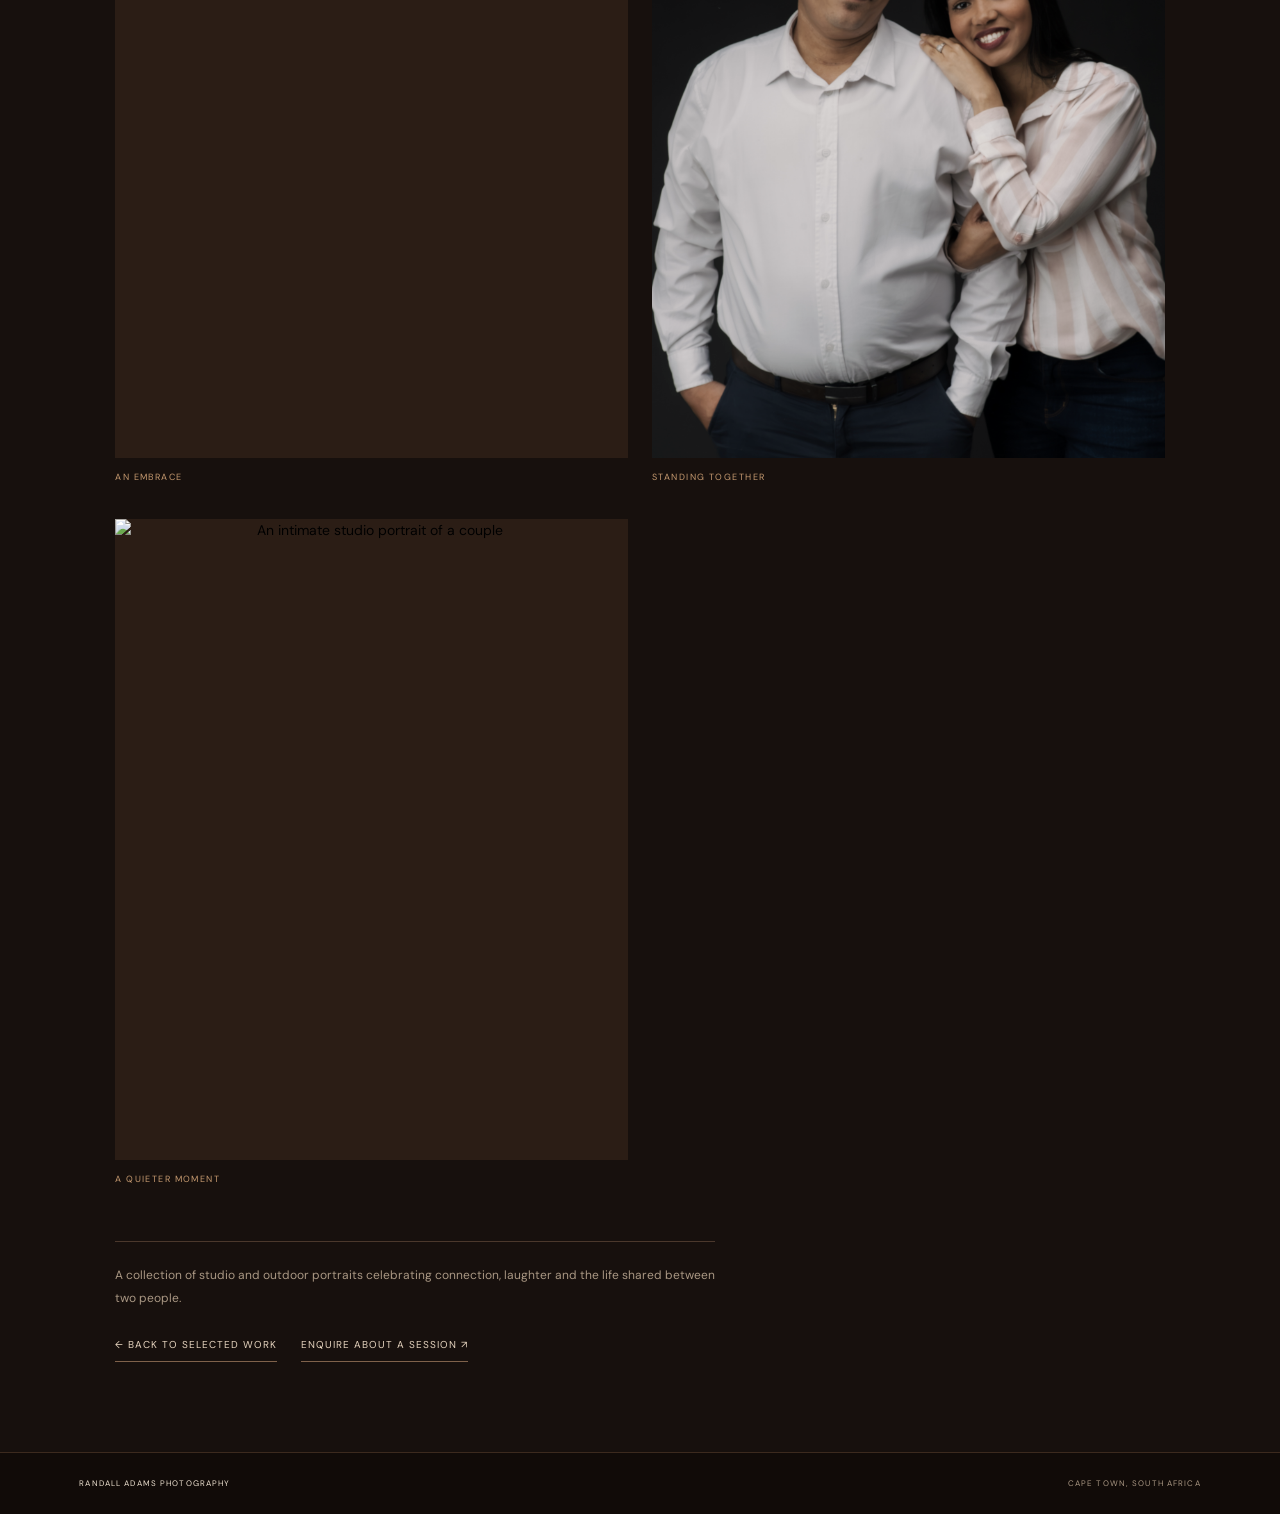
==== commit ff2f699a: "Add selected couple portraits to Couples gallery" ====
--- a/couples.html
+++ b/couples.html
@@ -25,6 +25,18 @@
       <figure class="gallery-page-item"><button class="photo-button" data-full="outdoor-couple.jpg" aria-label="View couple together in the mountains"><img src="outdoor-couple.jpg" alt="Couple together in the mountains" loading="lazy"></button><figcaption>Couple together in the mountains</figcaption></figure>
       <figure class="gallery-page-item"><button class="photo-button" data-full="couple-studio-laughing.jpg" aria-label="View laughing couple studio portrait"><img src="couple-studio-laughing.jpg" alt="Couple sharing a joyful moment in the studio" loading="lazy"></button><figcaption>Joy in the little moments</figcaption></figure>
       <figure class="gallery-page-item"><button class="photo-button" data-full="couple-vintage-couch.jpg" aria-label="View couple seated on vintage couch"><img src="couple-vintage-couch.jpg" alt="Couple seated together on a vintage red couch in the studio" loading="lazy"></button><figcaption>Together, in the studio</figcaption></figure>
+      <figure class="gallery-page-item"><button class="photo-button" data-full="elder-couple-classic-portrait.jpg" aria-label="View a classic portrait of a couple together"><img src="elder-couple-classic-portrait.jpg" alt="A classic portrait of a couple together" loading="lazy"></button><figcaption>Classic couple portrait</figcaption></figure>
+      <figure class="gallery-page-item"><button class="photo-button" data-full="elder-couple-looking-at-each-other.jpg" aria-label="View a couple looking at one another"><img src="elder-couple-looking-at-each-other.jpg" alt="A couple looking at one another" loading="lazy"></button><figcaption>A look shared</figcaption></figure>
+      <figure class="gallery-page-item"><button class="photo-button" data-full="couple-outdoor-laughing.jpg" aria-label="View a couple laughing together outdoors"><img src="couple-outdoor-laughing.jpg" alt="A couple laughing together outdoors" loading="lazy"></button><figcaption>Shared laughter outdoors</figcaption></figure>
+      <figure class="gallery-page-item"><button class="photo-button" data-full="couple-embracing-yellow-fields.jpg" aria-label="View a couple embracing in a sunlit field"><img src="couple-embracing-yellow-fields.jpg" alt="A couple embracing in a sunlit field" loading="lazy"></button><figcaption>Together in the fields</figcaption></figure>
+      <figure class="gallery-page-item"><button class="photo-button" data-full="couple-sunset-silhouette.jpg" aria-label="View a couple together in a sunset silhouette"><img src="couple-sunset-silhouette.jpg" alt="A couple together in a sunset silhouette" loading="lazy"></button><figcaption>At sunset</figcaption></figure>
+      <figure class="gallery-page-item"><button class="photo-button" data-full="couple-bench-portrait.jpg" aria-label="View a couple seated together on a bench"><img src="couple-bench-portrait.jpg" alt="A couple seated together on a bench" loading="lazy"></button><figcaption>A quiet moment together</figcaption></figure>
+      <figure class="gallery-page-item"><button class="photo-button" data-full="couple-walking-together.jpg" aria-label="View a couple walking together outdoors"><img src="couple-walking-together.jpg" alt="A couple walking together outdoors" loading="lazy"></button><figcaption>Walking side by side</figcaption></figure>
+      <figure class="gallery-page-item"><button class="photo-button" data-full="couple-close-portrait.jpg" aria-label="View a close portrait of a couple"><img src="couple-close-portrait.jpg" alt="A close portrait of a couple" loading="lazy"></button><figcaption>Close together</figcaption></figure>
+      <figure class="gallery-page-item"><button class="photo-button" data-full="couple-studio-seated.jpg" aria-label="View a couple seated together in the studio"><img src="couple-studio-seated.jpg" alt="A couple seated together in the studio" loading="lazy"></button><figcaption>Studio portrait</figcaption></figure>
+      <figure class="gallery-page-item"><button class="photo-button" data-full="couple-studio-embrace.jpg" aria-label="View a couple embracing in the studio"><img src="couple-studio-embrace.jpg" alt="A couple embracing in the studio" loading="lazy"></button><figcaption>An embrace</figcaption></figure>
+      <figure class="gallery-page-item"><button class="photo-button" data-full="couple-studio-standing.jpg" aria-label="View a standing studio portrait of a couple"><img src="couple-studio-standing.jpg" alt="A standing studio portrait of a couple" loading="lazy"></button><figcaption>Standing together</figcaption></figure>
+      <figure class="gallery-page-item"><button class="photo-button" data-full="couple-studio-intimate-portrait.jpg" aria-label="View an intimate studio portrait of a couple"><img src="couple-studio-intimate-portrait.jpg" alt="An intimate studio portrait of a couple" loading="lazy"></button><figcaption>A quieter moment</figcaption></figure>
     </div>
     <p class="gallery-page-note">A collection of studio and outdoor portraits celebrating connection, laughter and the life shared between two people.</p>
     <div class="gallery-page-actions"><a href="index.html#work">← Back to selected work</a><a href="index.html#contact">Enquire about a session ↗</a></div>
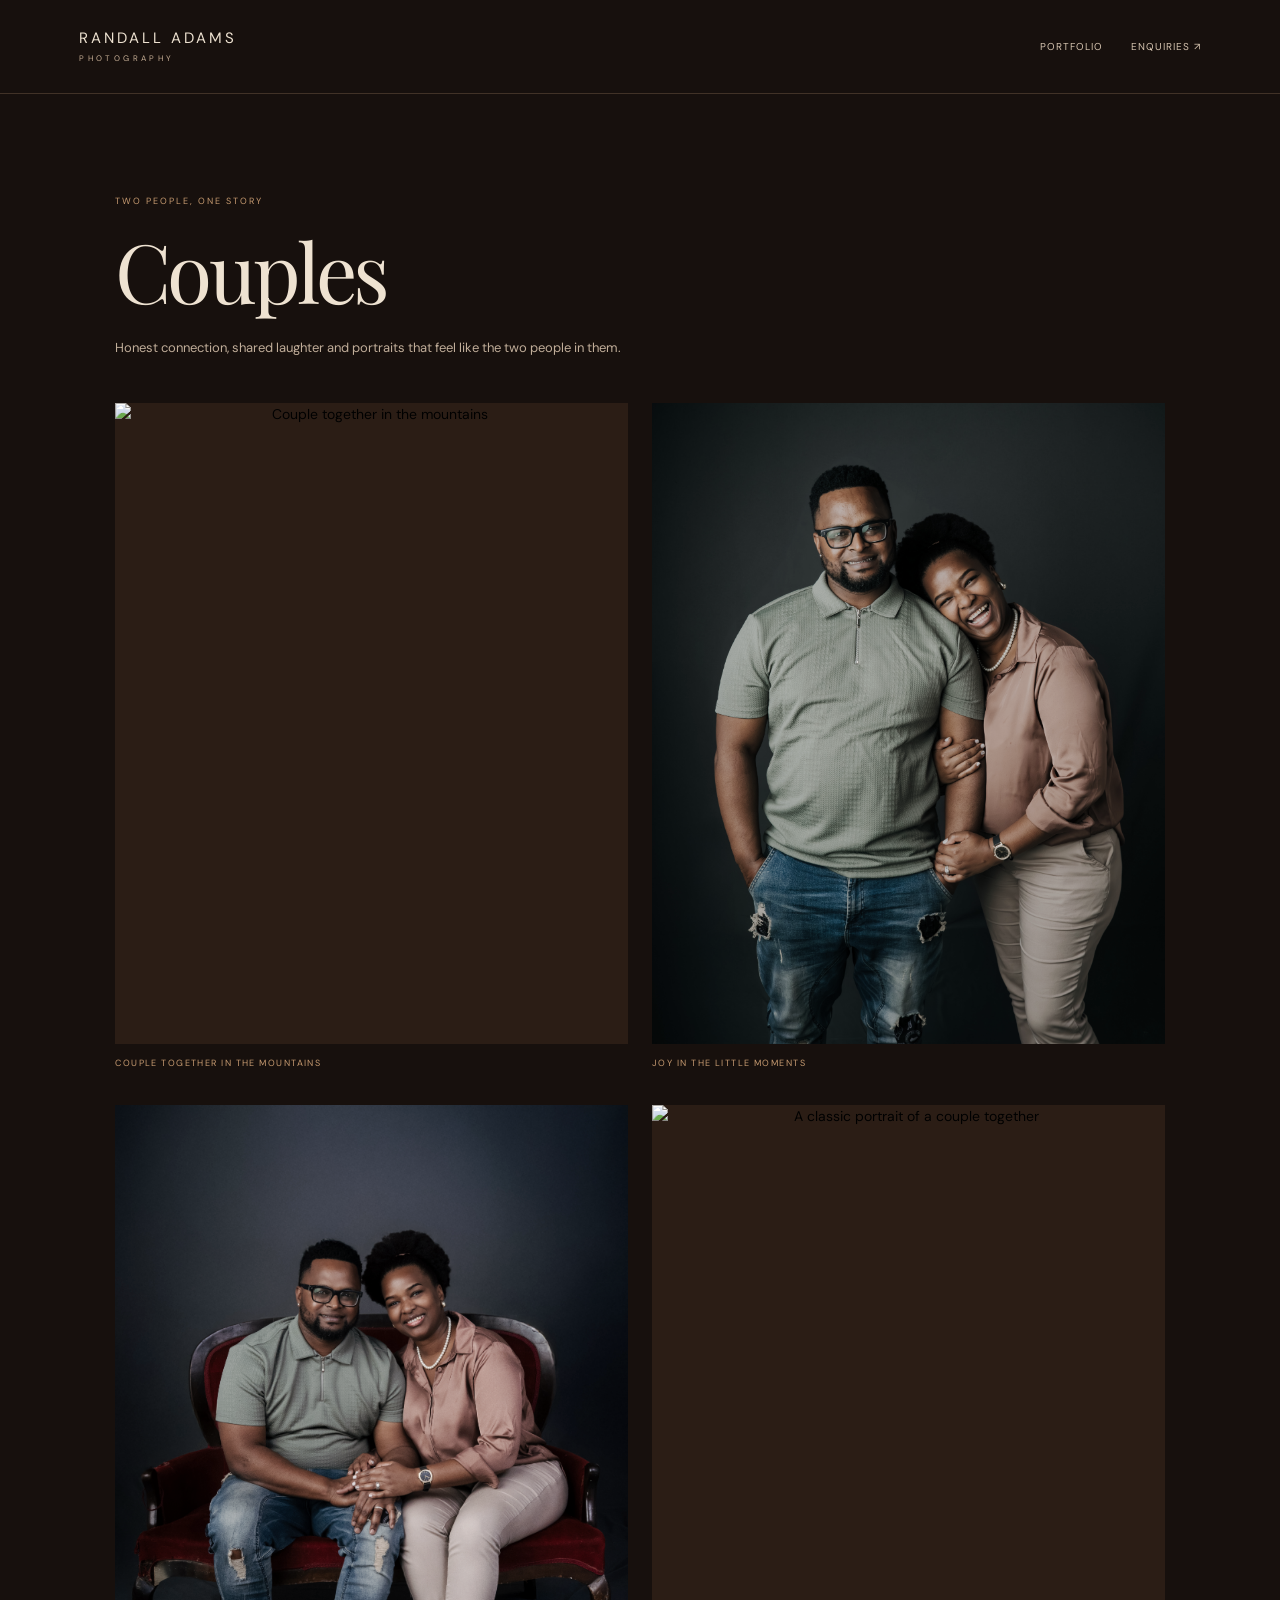
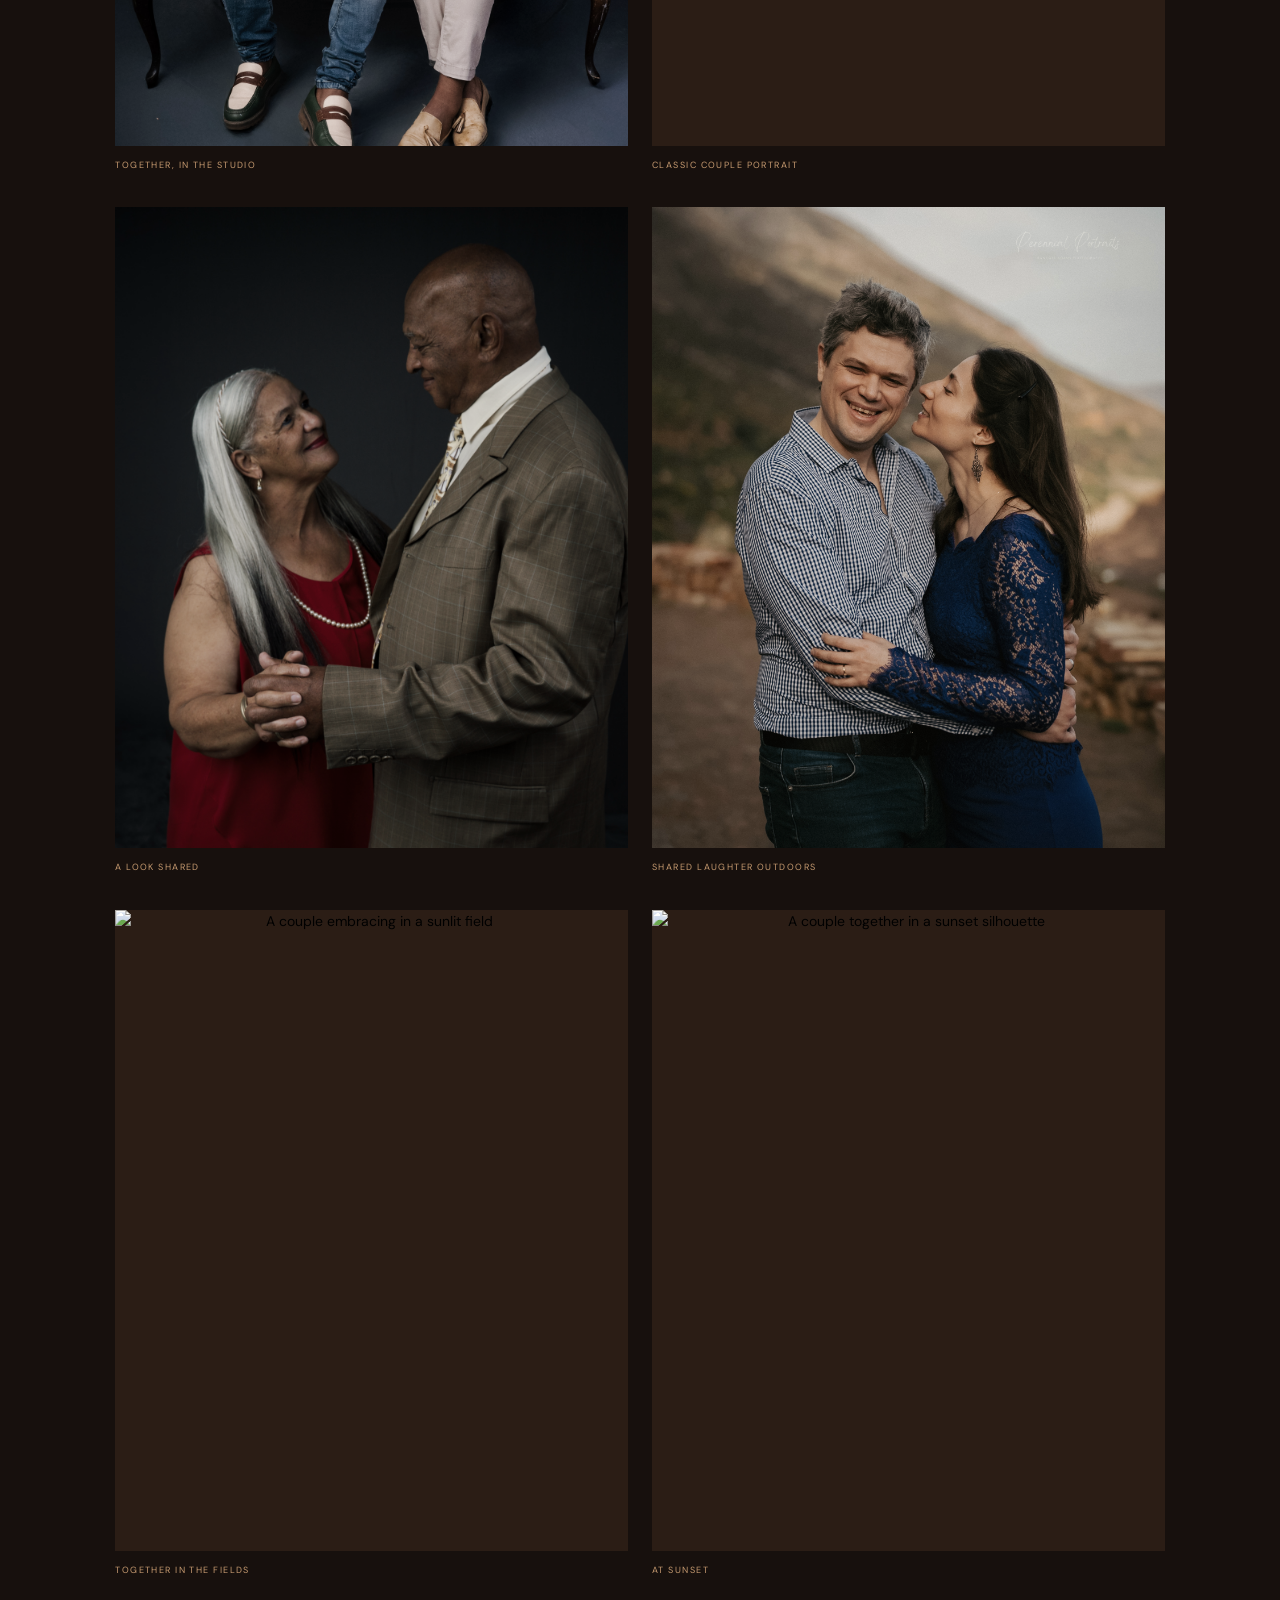
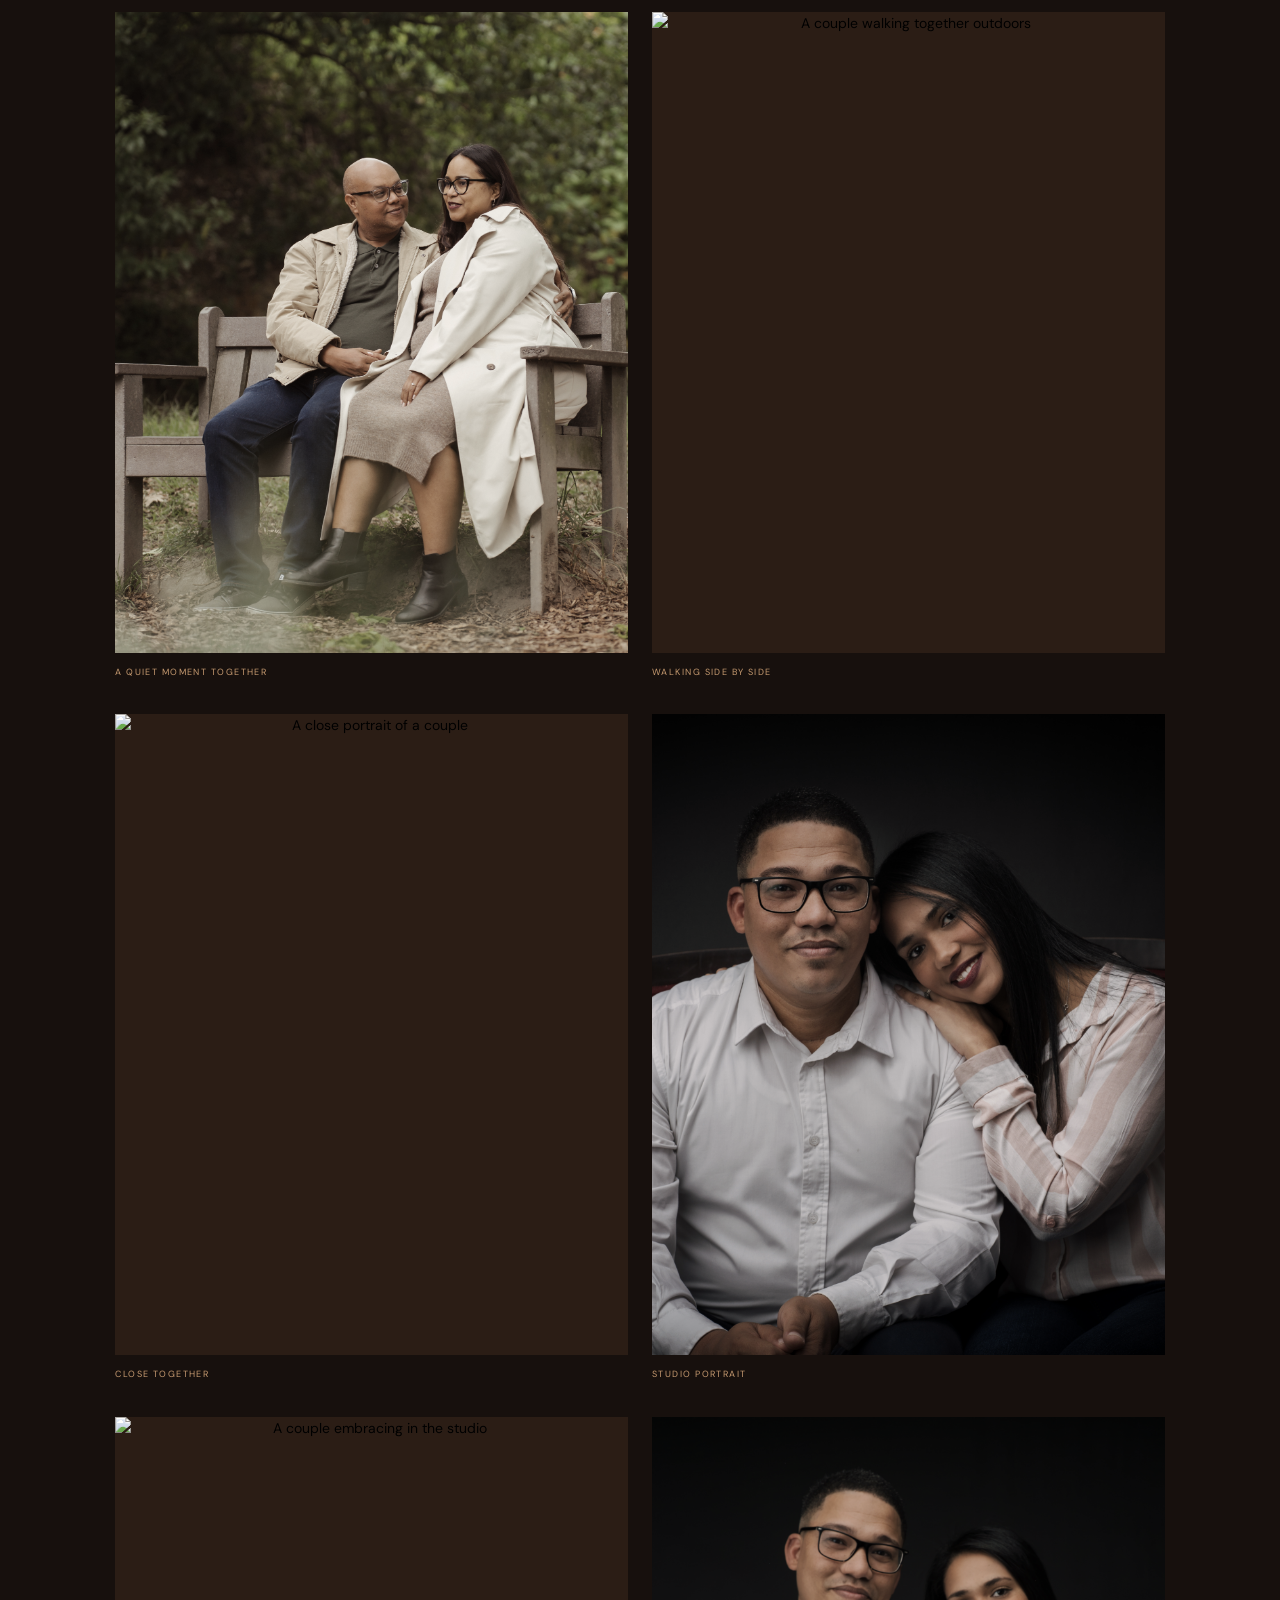
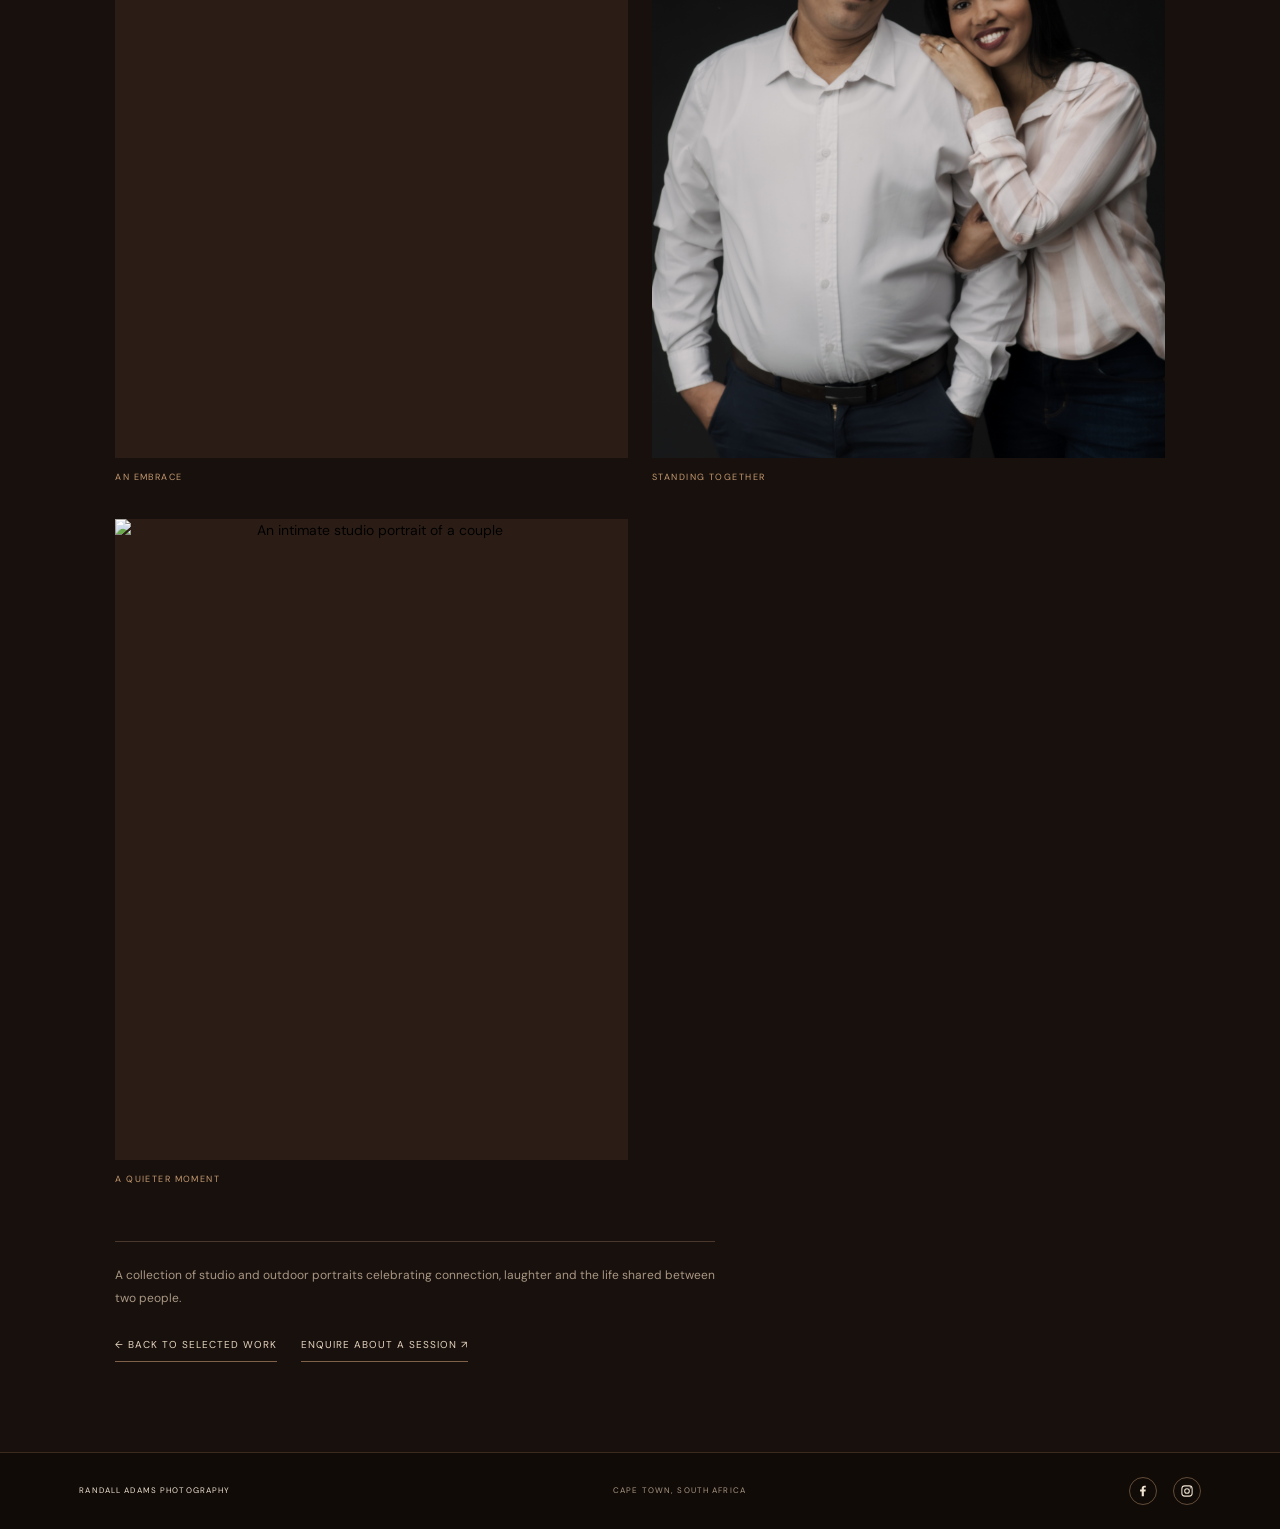
==== commit 248ff83a: "Add Facebook and Instagram links to gallery footer" ====
--- a/couples.html
+++ b/couples.html
@@ -41,7 +41,7 @@
     <p class="gallery-page-note">A collection of studio and outdoor portraits celebrating connection, laughter and the life shared between two people.</p>
     <div class="gallery-page-actions"><a href="index.html#work">← Back to selected work</a><a href="index.html#contact">Enquire about a session ↗</a></div>
   </main>
-  <footer class="gallery-page-footer"><a href="index.html#top">RANDALL ADAMS PHOTOGRAPHY</a><span>CAPE TOWN, SOUTH AFRICA</span></footer>
+  <footer class="gallery-page-footer"><a href="index.html#top">RANDALL ADAMS PHOTOGRAPHY</a><span>CAPE TOWN, SOUTH AFRICA</span><div class="footer-social" aria-label="Social media"><a href="https://www.facebook.com/profile.php?id=100089716527592" target="_blank" rel="noopener noreferrer" aria-label="Visit Randall Adams Photography on Facebook" title="Facebook"><svg viewBox="0 0 24 24" aria-hidden="true"><path d="M13.5 21v-8.2h2.8l.4-3.2h-3.2V7.5c0-.9.3-1.6 1.6-1.6h1.7V3.1c-.3 0-1.4-.1-2.6-.1-2.6 0-4.4 1.6-4.4 4.5v2.1H7v3.2h2.8V21h3.7z"/></svg></a><a href="https://www.instagram.com/randalladamsphotography/" target="_blank" rel="noopener noreferrer" aria-label="Visit Randall Adams Photography on Instagram" title="Instagram"><svg viewBox="0 0 24 24" aria-hidden="true"><rect x="3.2" y="3.2" width="17.6" height="17.6" rx="5" fill="none" stroke="currentColor" stroke-width="1.8"/><circle cx="12" cy="12" r="4" fill="none" stroke="currentColor" stroke-width="1.8"/><circle cx="17.7" cy="6.6" r="1.1"/></svg></a></div></footer>
   <div class="lightbox" aria-hidden="true"><button class="lightbox-close" aria-label="Close photograph">×</button><img src="" alt="Expanded portfolio photograph"></div>
   <script src="script.js"></script>
 </body>
--- a/style.css
+++ b/style.css
@@ -416,3 +416,138 @@
     background: #17100d;
   }
 }
+
+
+/* Mobile homepage hero: remove the oversized blank area and keep the family visible */
+@media (max-width: 620px) {
+  .hero {
+    min-height: 0;
+    height: 590px;
+    height: min(590px, calc(100svh - 76px));
+    overflow: hidden;
+  }
+  .hero-photo {
+    position: absolute;
+    inset: 0;
+    height: 100%;
+  }
+  .hero-photo img {
+    width: 100%;
+    height: 100%;
+    min-height: 0;
+    object-fit: cover;
+    object-position: center 48%;
+    background: #17100d;
+  }
+  .hero-photo::after {
+    background: linear-gradient(0deg, rgba(15,9,6,.78) 0%, rgba(15,9,6,.18) 43%, rgba(15,9,6,.04) 100%);
+  }
+  .hero-copy {
+    left: 50%;
+    bottom: 28px;
+    width: 96%;
+    padding: 0;
+    transform: translateX(-50%);
+  }
+  .hero h1 {
+    white-space: nowrap;
+    font-size: clamp(20px, 6.2vw, 38px);
+    line-height: 1.12;
+  }
+}
+
+
+/* Remove the oversized blank band above the homepage hero image on mobile */
+@media (max-width: 620px) {
+  .hero {
+    height: auto;
+    min-height: 0;
+  }
+  .hero-photo {
+    position: relative;
+    inset: auto;
+    height: auto;
+  }
+  .hero-photo img {
+    display: block;
+    width: 100%;
+    height: auto;
+    min-height: 0;
+    object-fit: contain;
+    object-position: center;
+  }
+  .hero-copy {
+    position: relative;
+    left: auto;
+    bottom: auto;
+    transform: none;
+    width: 100%;
+    padding: 28px 2% 34px;
+  }
+}
+
+
+/* Final mobile hero order and spacing: photograph, headline, next section */
+@media (max-width: 620px) {
+  .hero {
+    display: flex;
+    flex-direction: column;
+    height: auto;
+    min-height: 0;
+    overflow: visible;
+    gap: 0;
+  }
+  .hero-photo {
+    position: relative;
+    order: 1;
+    inset: auto;
+    width: 100%;
+    height: auto;
+    flex: 0 0 auto;
+  }
+  .hero-photo img {
+    display: block;
+    width: 100%;
+    height: auto;
+    min-height: 0;
+    object-fit: contain;
+    object-position: center;
+  }
+  .hero-copy {
+    position: relative;
+    order: 2;
+    left: auto;
+    bottom: auto;
+    transform: none;
+    width: 100%;
+    padding: 28px 3% 34px;
+    text-align: center;
+  }
+  .hero h1 {
+    white-space: nowrap;
+    font-size: clamp(20px, 6.2vw, 38px);
+    line-height: 1.12;
+  }
+  .statement {
+    padding-top: 42px;
+  }
+}
+
+
+/* Desktop homepage hero: reveal more of the family's lower bodies */
+@media (min-width: 621px) {
+  .hero {
+    min-height: clamp(620px, 78vw, 900px);
+  }
+  .hero-photo img {
+    object-position: center 68%;
+  }
+}
+
+
+/* SOCIAL LINKS */
+.footer-social{display:flex;align-items:center;gap:16px}
+.footer-social a{display:inline-flex;align-items:center;justify-content:center;width:28px;height:28px;color:#c69a70;border:1px solid rgba(198,154,112,.45);border-radius:50%;transition:color .2s,border-color .2s,background .2s}
+.footer-social a:hover{color:#17100d;background:#c69a70;border-color:#c69a70}
+.footer-social svg{display:block;width:14px;height:14px;fill:currentColor}
+@media(max-width:620px){.footer-social{margin-left:auto;gap:12px}}
--- a/gallery-pages.css
+++ b/gallery-pages.css
@@ -32,3 +32,35 @@
     padding-top: 10px;
   }
 }
+
+
+/* Family gallery only: preserve each photograph's natural proportions */
+.family-gallery-grid .gallery-page-item .photo-button {
+  aspect-ratio: auto;
+  height: auto;
+  overflow: visible;
+  background: transparent;
+}
+.family-gallery-grid .gallery-page-item .photo-button img {
+  display: block;
+  width: 100%;
+  height: auto;
+  object-fit: contain;
+}
+
+/* Wide family photographs span the full gallery width */
+.family-gallery-grid .gallery-page-item:has(img[src*="family-hero"],
+  img[src*="family-outdoor-bench-portrait"],
+  img[src*="family-outdoor-portrait"],
+  img[src*="family-outdoor-laughing"],
+  img[src*="family-walking-away"],
+  img[src*="family-walking-together"]) {
+  grid-column: 1 / -1;
+}
+
+/* Keep family portraits side by side on desktop and mobile */
+@media (max-width: 620px) {
+  .family-gallery-grid .gallery-page-item .photo-button {
+    aspect-ratio: auto;
+  }
+}
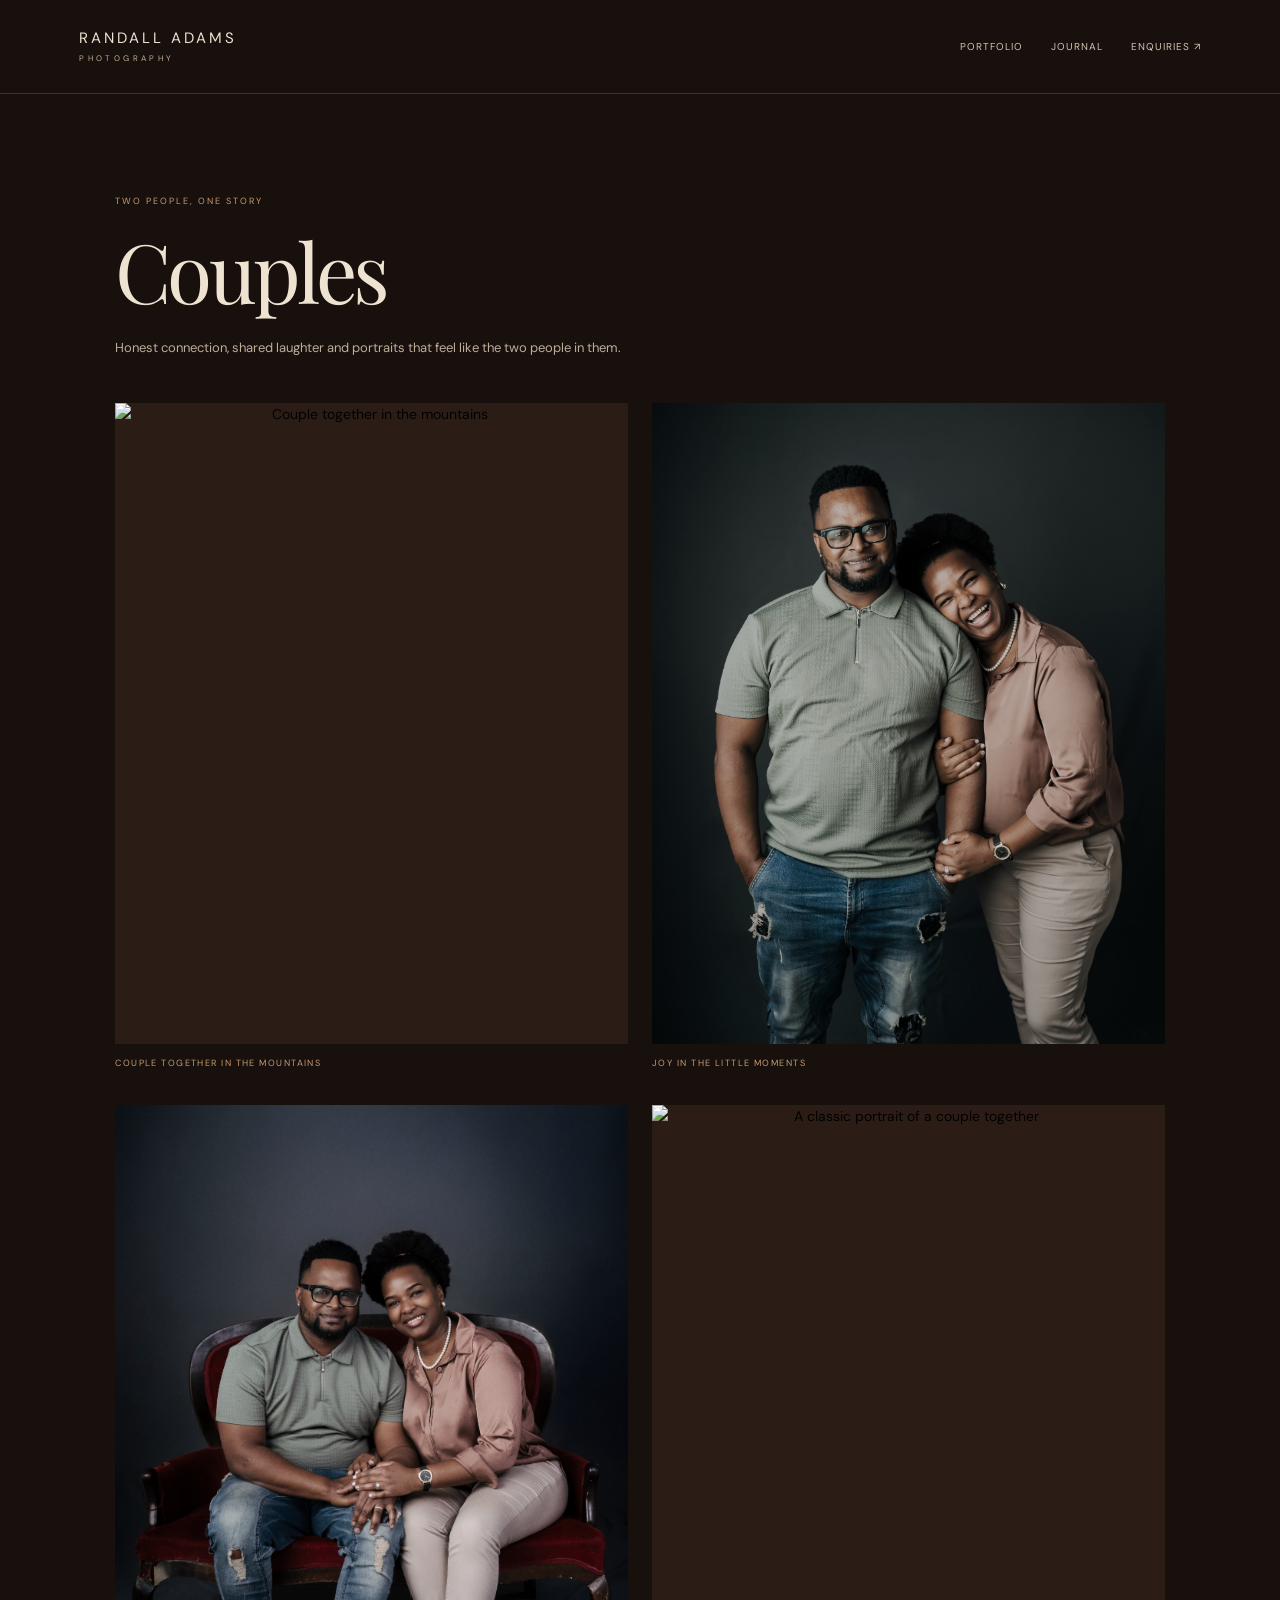
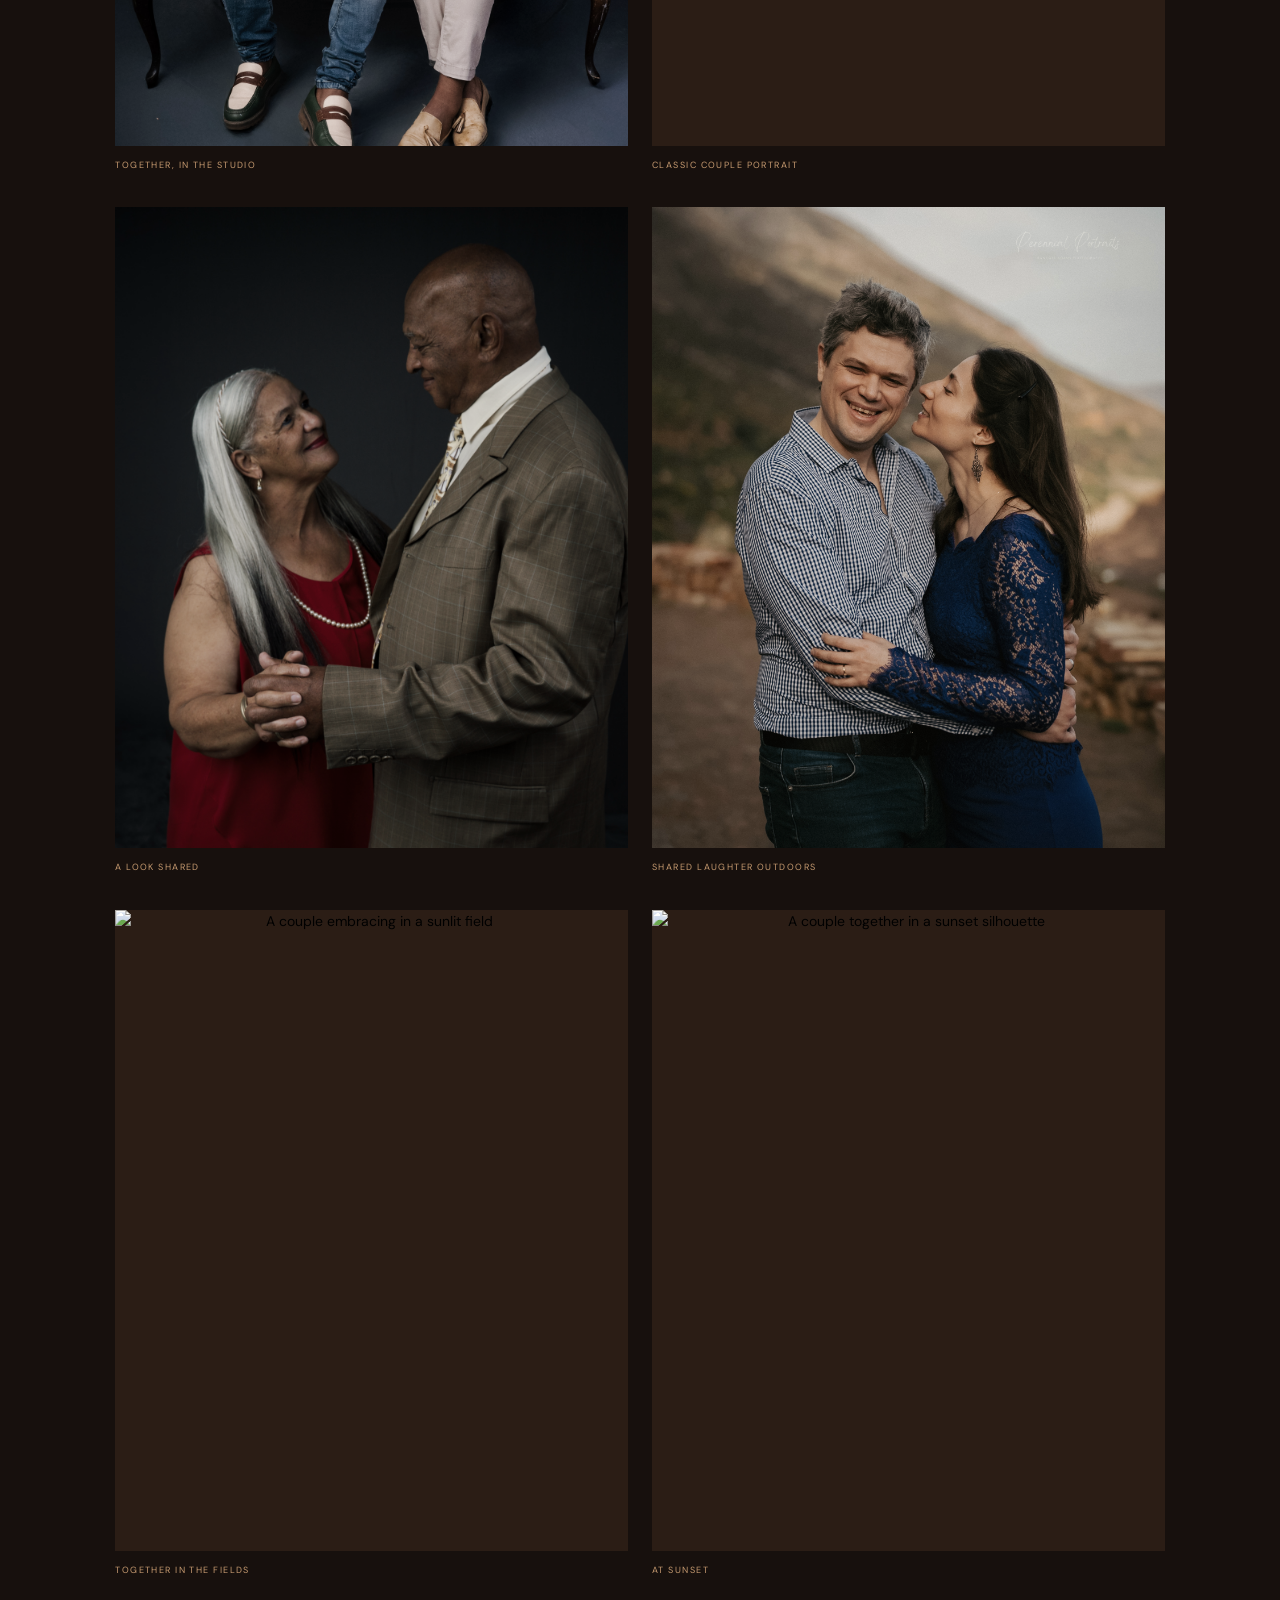
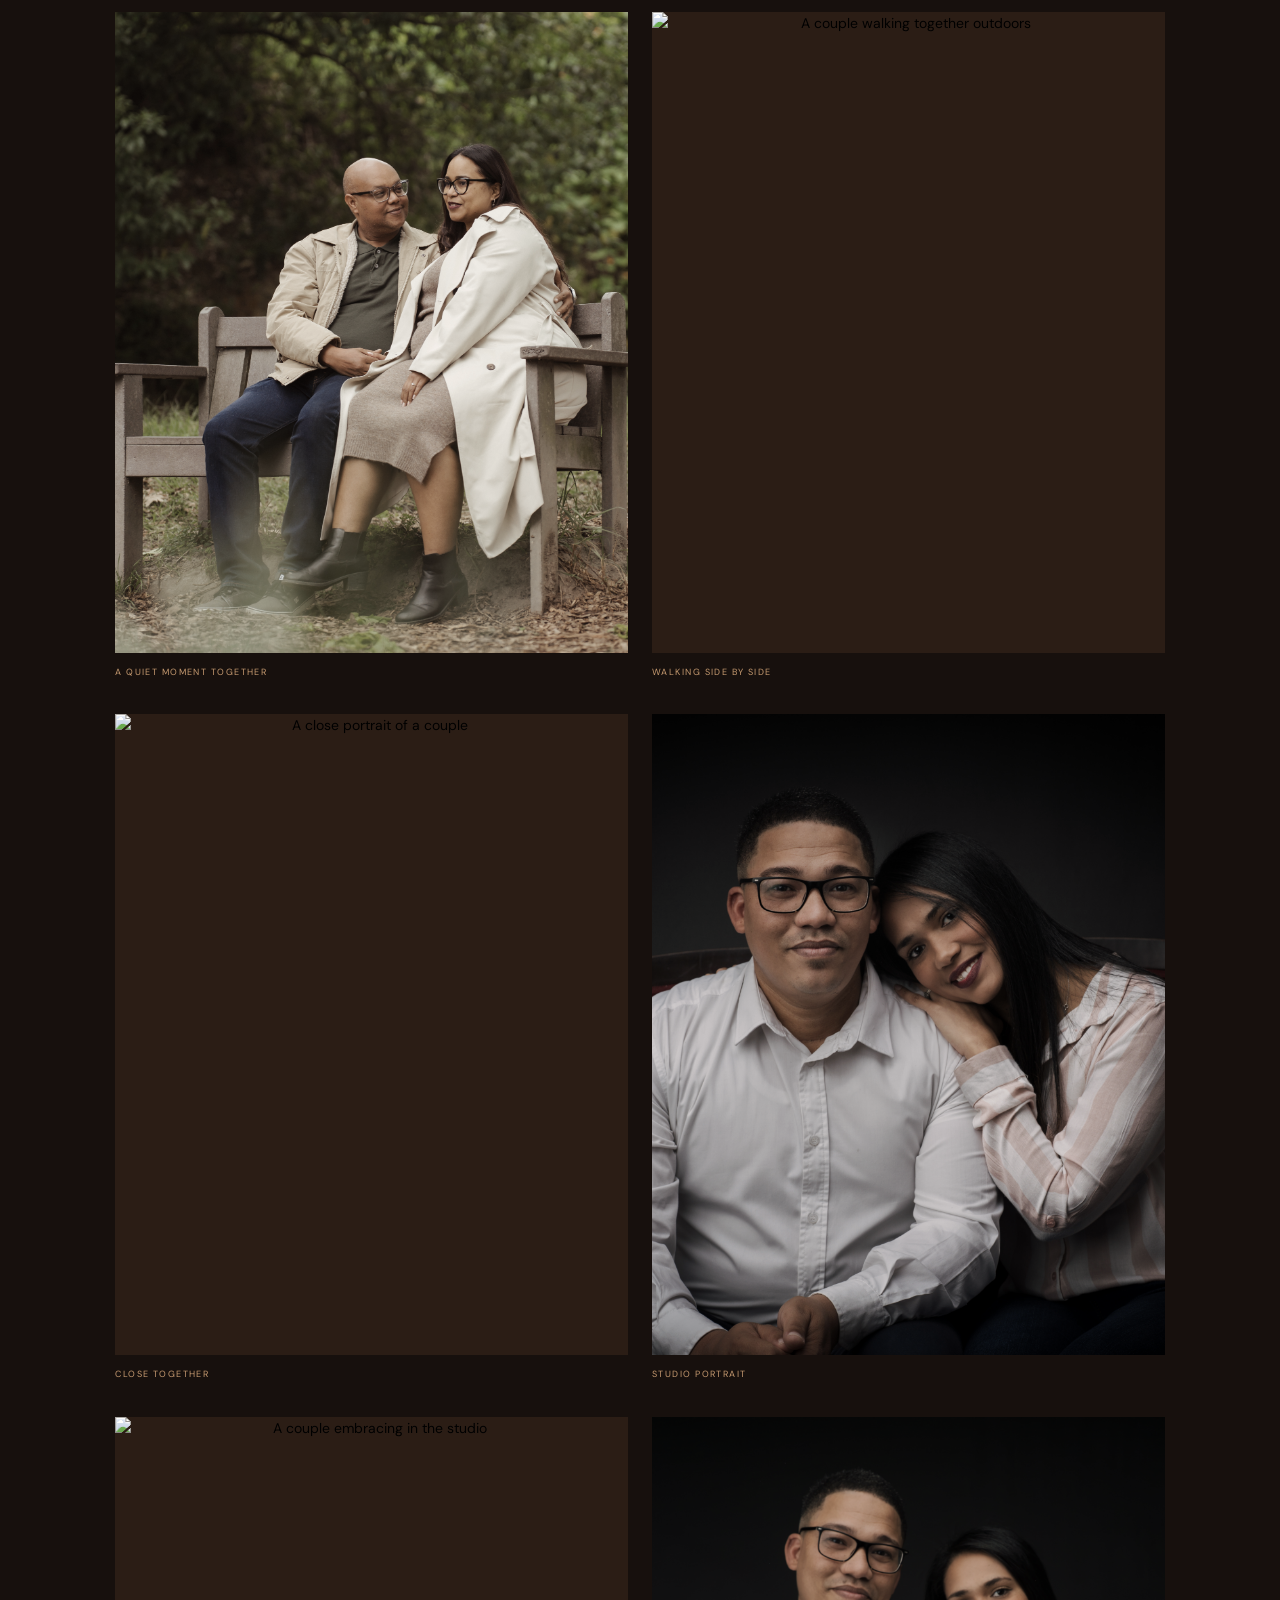
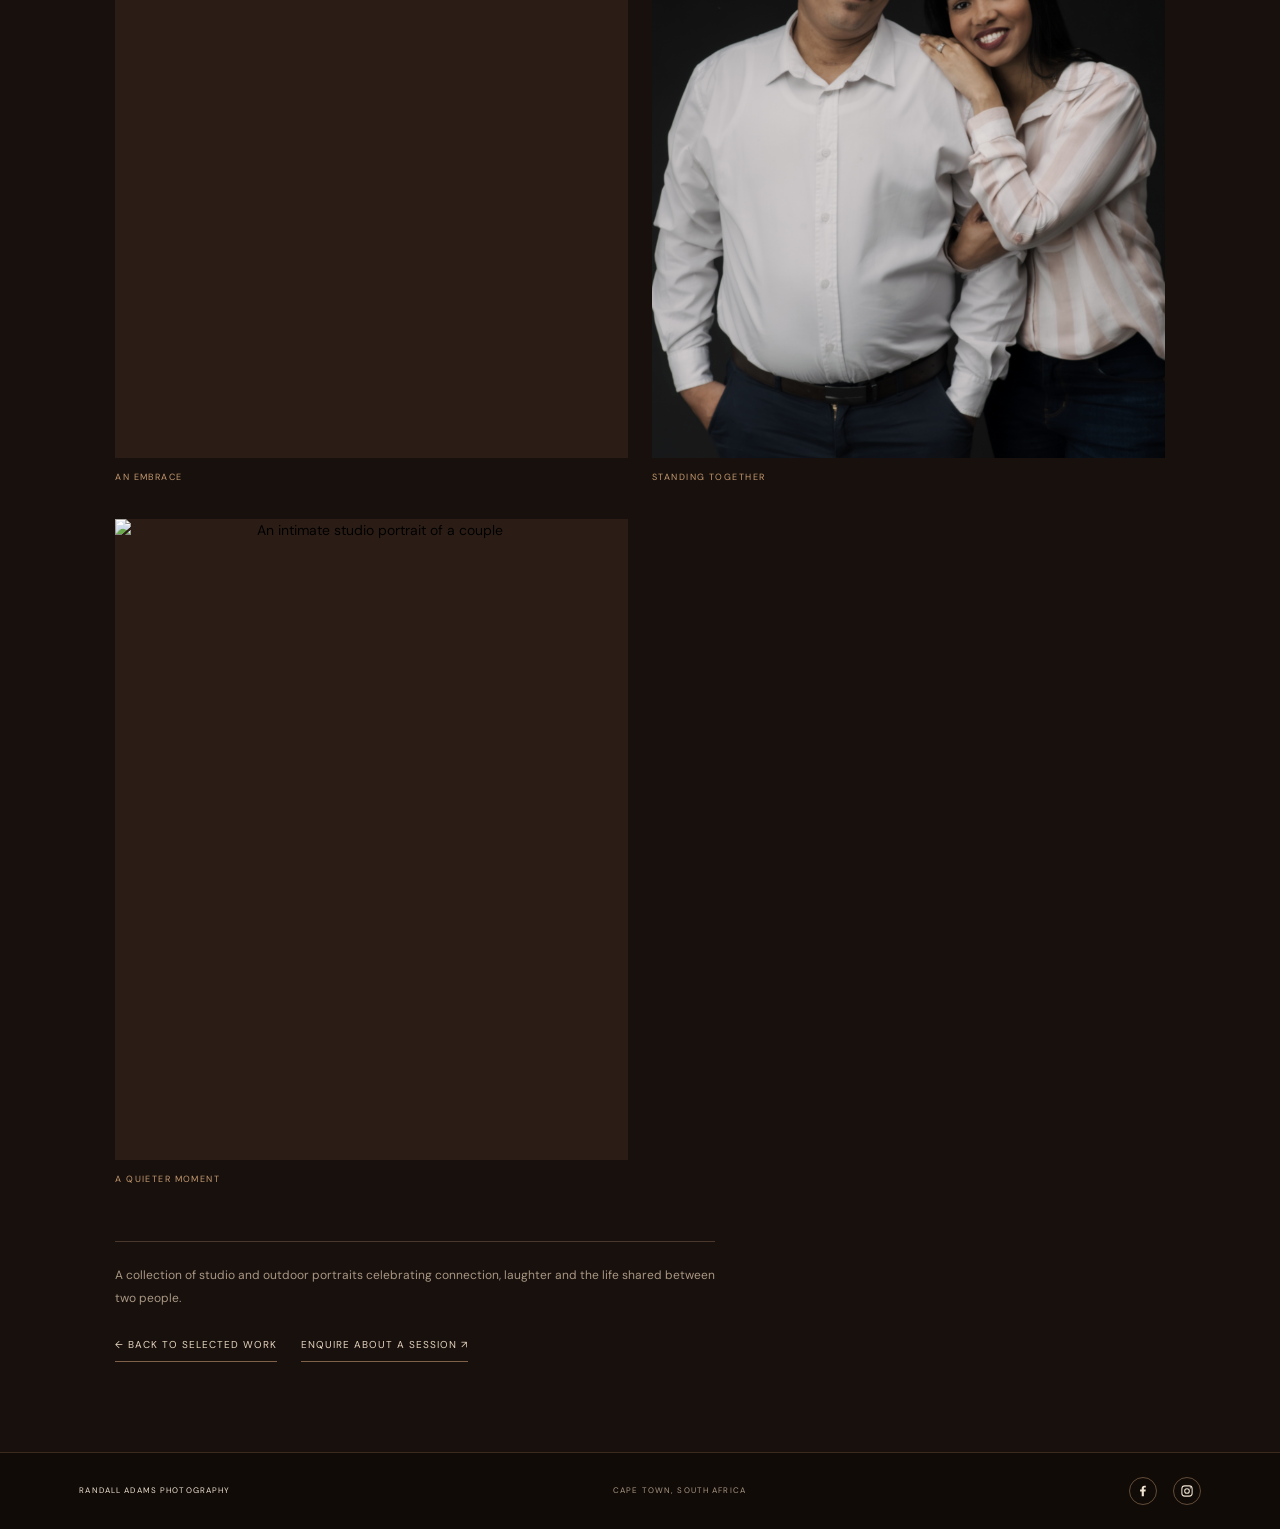
==== commit 5efe9733: "Add Journal link to gallery navigation" ====
--- a/couples.html
+++ b/couples.html
@@ -15,7 +15,7 @@
 <body>
   <header class="gallery-page-header">
     <a class="brand" href="index.html#top" aria-label="Randall Adams Photography home"><span>RANDALL ADAMS</span><small>PHOTOGRAPHY</small></a>
-    <nav aria-label="Gallery navigation"><a href="index.html#work">Portfolio</a><a href="index.html#contact">Enquiries ↗</a></nav>
+    <nav aria-label="Gallery navigation"><a href="index.html#work">Portfolio</a><a href="journal.html">Journal</a><a href="index.html#contact">Enquiries ↗</a></nav>
   </header>
   <main class="gallery-page-main">
     <p class="gallery-page-kicker">TWO PEOPLE, ONE STORY</p>
--- a/style.css
+++ b/style.css
@@ -551,3 +551,48 @@
 .footer-social a:hover{color:#17100d;background:#c69a70;border-color:#c69a70}
 .footer-social svg{display:block;width:14px;height:14px;fill:currentColor}
 @media(max-width:620px){.footer-social{margin-left:auto;gap:12px}}
+
+
+/* Improve readability of the homepage belief paragraph */
+.statement-copy {
+  font-size: 16px;
+  line-height: 1.9;
+  max-width: 520px;
+}
+@media (max-width: 620px) {
+  .statement-copy {
+    font-size: 15px;
+    line-height: 1.85;
+  }
+}
+
+/* Professional email displayed in the contact section */
+.contact-email { margin: 12px 0 0; font-size: 13px; letter-spacing: .03em; }
+.contact-email a { color: #e3c19e; border-bottom: 1px solid #8b6b4e; padding-bottom: 3px; }
+.contact-email a:hover { color: #fff0df; }
+
+
+/* JOURNAL PAGE */
+.journal-page { background:#17100d; color:#eee2d1; }
+.journal-hero { padding:clamp(70px,11vw,150px) 9% clamp(65px,9vw,120px); background:radial-gradient(ellipse at 75% 25%,#4b2e1f 0%,#241711 43%,#17100d 76%); border-bottom:1px solid #4b382c; }
+.journal-hero .eyebrow { margin-bottom:28px; }
+.journal-hero h1 { margin:0; font-family:var(--serif); font-size:clamp(54px,8vw,100px); line-height:1.02; font-weight:400; letter-spacing:-.05em; }
+.journal-hero h1 em,.journal-note h2 em { color:#c59a70; font-weight:400; }
+.journal-hero>p:last-child { max-width:560px; margin:28px 0 0; color:#c0ad99; font-size:15px; line-height:1.95; }
+.journal-list { padding-top:80px; }
+.journal-list .section-head { align-items:end; }
+.journal-grid { display:grid; grid-template-columns:1.2fr 1fr 1fr; gap:28px; align-items:start; }
+.journal-card { min-width:0; }
+.journal-card-image { display:block; overflow:hidden; aspect-ratio:4/4.8; background:#2b1d15; }
+.journal-card-image img { display:block; width:100%; height:100%; object-fit:cover; filter:saturate(.82) sepia(.08); transition:transform .6s ease; }
+.journal-card-image:hover img { transform:scale(1.03); }
+.journal-card-copy { padding:22px 0 0; }
+.journal-meta { margin:0 0 12px; color:#c69a70; font-size:8px; letter-spacing:.17em; }
+.journal-card h3 { margin:0 0 12px; font-family:var(--serif); font-size:clamp(23px,2.6vw,34px); line-height:1.18; font-weight:400; letter-spacing:-.025em; }
+.journal-card-copy>p:not(.journal-meta) { margin:0 0 18px; color:#c0ad99; font-size:12px; line-height:1.9; }
+.journal-coming { display:inline-block; border-bottom:1px solid #7f614a; padding-bottom:6px; color:#d8b18a; font-size:8px; letter-spacing:.13em; }
+.journal-note { padding:80px 20px 95px; text-align:center; background:radial-gradient(ellipse at 50% 0%,#3a2418 0%,#17100d 70%); border-top:1px solid #4b382c; }
+.journal-note h2 { margin:0 0 28px; font-family:var(--serif); font-size:clamp(38px,5vw,64px); line-height:1.08; font-weight:400; letter-spacing:-.04em; }
+.journal-note .underlink { justify-content:center; }
+@media(max-width:850px) { .journal-grid { grid-template-columns:repeat(2,minmax(0,1fr)); gap:34px 20px; } .journal-card-featured { grid-column:1/-1; display:grid; grid-template-columns:1fr 1fr; gap:24px; align-items:center; } .journal-card-featured .journal-card-copy { padding:0; } }
+@media(max-width:620px) { .journal-hero { padding:65px 7% 62px; } .journal-hero h1 { font-size:clamp(48px,12vw,68px); } .journal-hero>p:last-child { font-size:13px; } .journal-list { padding-top:58px; } .journal-grid { grid-template-columns:1fr 1fr; gap:30px 14px; } .journal-card-featured { grid-column:auto; display:block; } .journal-card-featured .journal-card-copy { padding-top:16px; } .journal-card-copy { padding-top:16px; } .journal-card h3 { font-size:22px; } .journal-card-copy>p:not(.journal-meta) { font-size:11px; } .journal-meta { font-size:7px; } .journal-note { padding:62px 7%; } }
